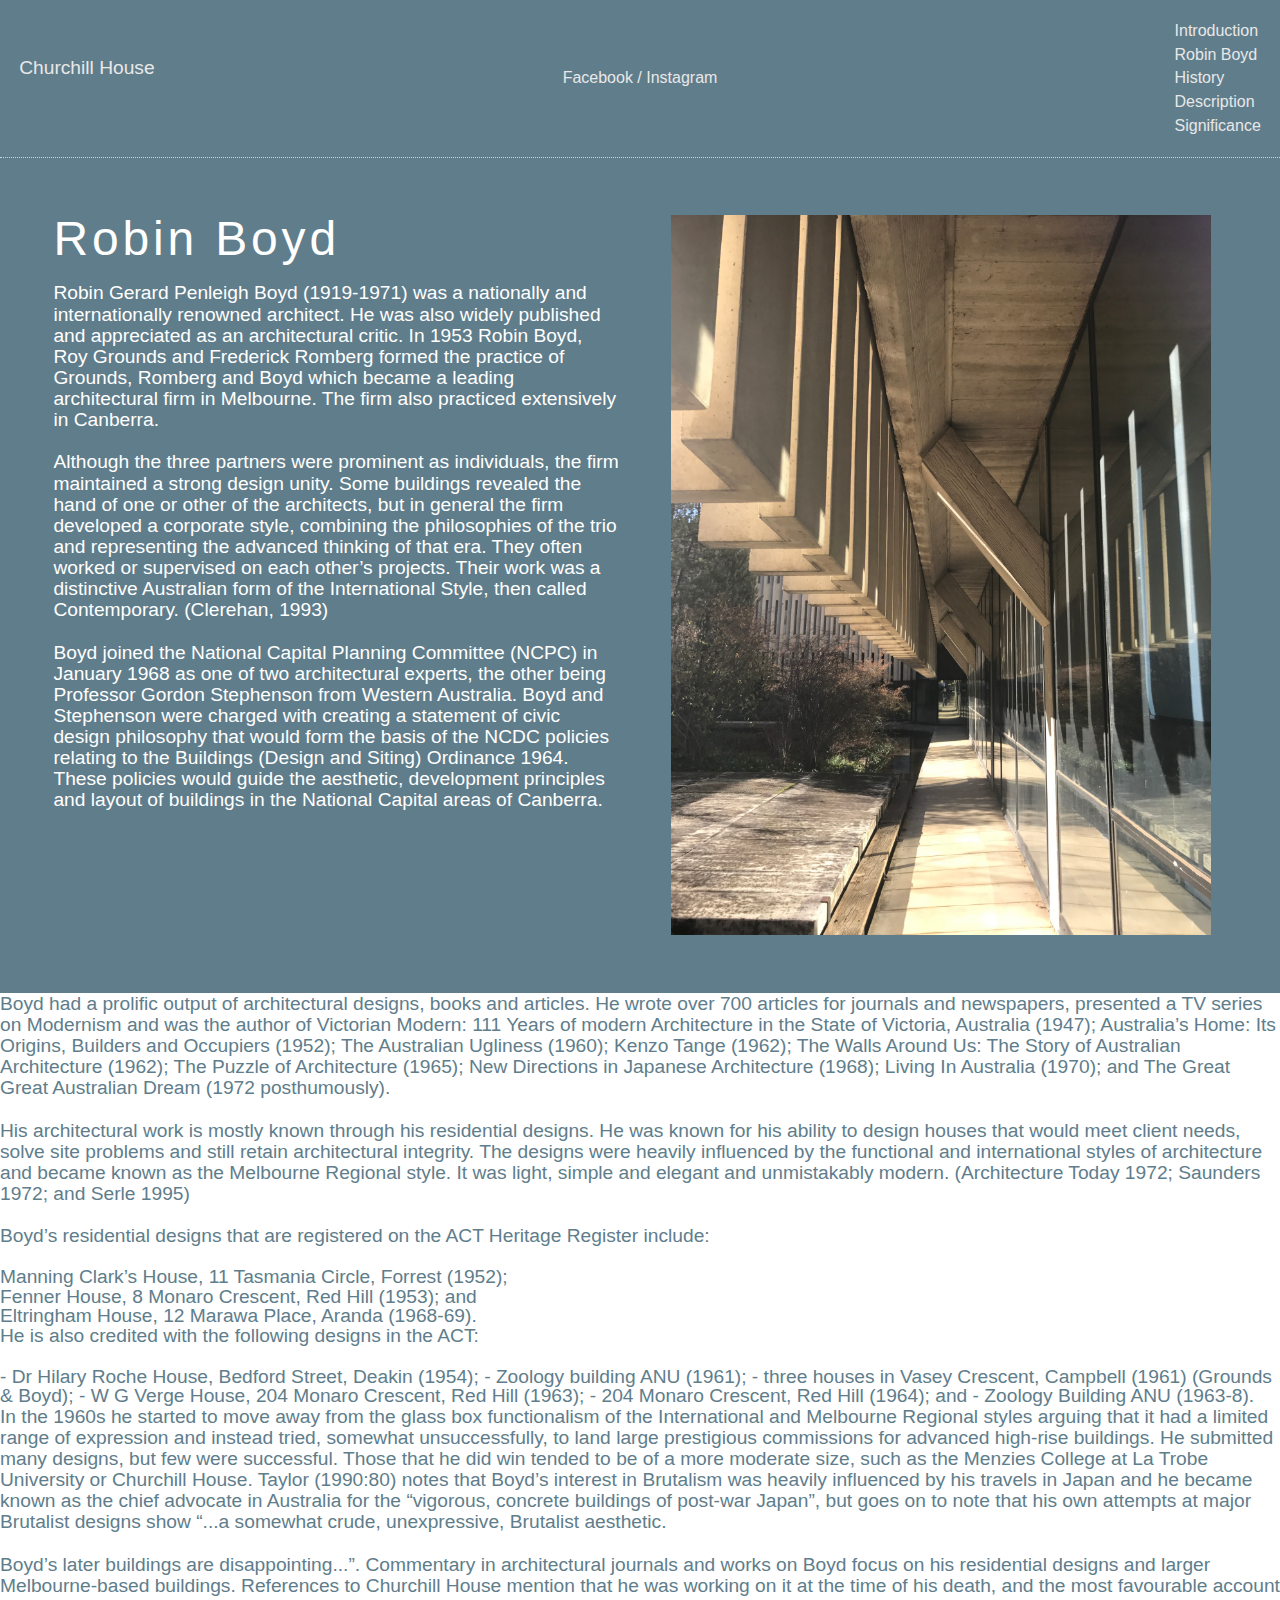
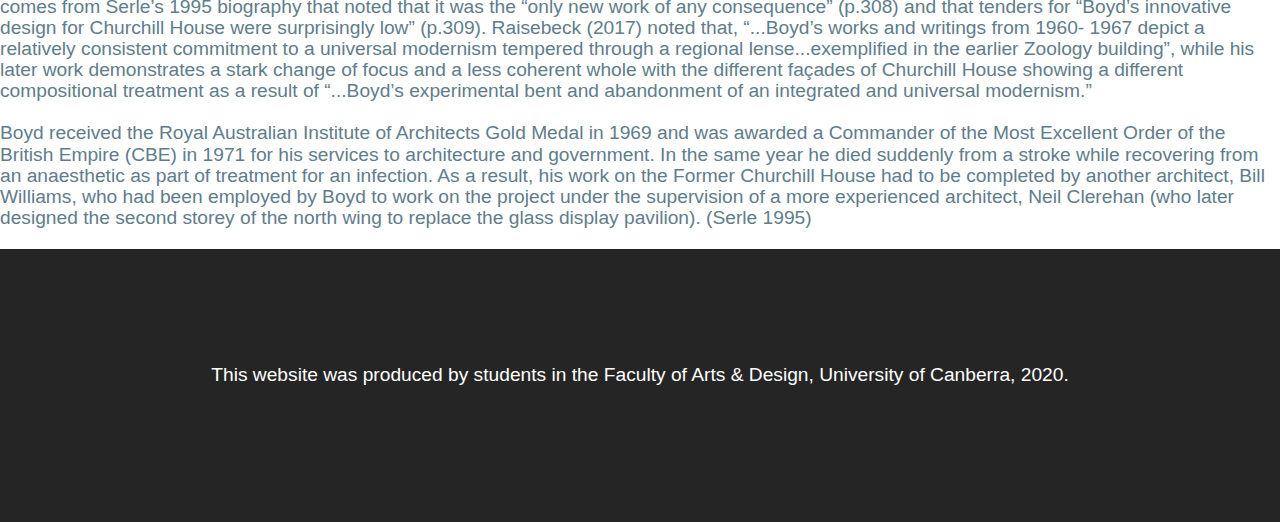
==== robin-boyd.html @ b19f3801 "init" ====
<!DOCTYPE html>
<html lang="en">
<head>
    <meta charset="UTF-8">
    <meta name="viewport" content="width=device-width, initial-scale=1.0">
    <title>Robin Boyd</title>
    <link href="https://fonts.googleapis.com/css2?family=Radley:ital@0;1&display=swap" rel="stylesheet">
    <link rel="stylesheet" href="reset.css">
    <link rel="stylesheet" href="style.css">
</head>
<body>
    <header class="content-page">
        <div class="navbar">
           
            <div class="logo-box">
                <p><a href="index.html">Churchill House</a></p>
            </div>
            <div class="social-links">
                <ul>
                    <li><a class="social-link" href="#">Facebook</a> / </li>
                    <li><a class="social-link" href="#">Instagram</a></li>
                </ul>
            </div>
            <div class="main-menu">
                <nav class="main-nav">
                    <ul>
                        <li><a class="main-link" href="index.html#intro">Introduction</a></li>
                        <li><a class="main-link" href="robin-boyd.html">Robin Boyd</a></li>
                        <li><a class="main-link" href="history.html">History</a></li>
                        <li><a class="main-link" href="description.html">Description</a></li>
                        <li><a class="main-link" href="significance.html">Significance</a></li>
                    </ul>
                </nav>
            </div>
     
    </div>

    <section class="top-section">
        <div class="section-container-text alternate">
            <h2>Robin Boyd</h2>
            <p>Robin Gerard Penleigh Boyd (1919-1971) was a nationally and internationally renowned architect. He was also widely published and appreciated as an architectural critic. In 1953 Robin Boyd, Roy Grounds and Frederick Romberg formed the practice of Grounds, Romberg and Boyd which became a leading architectural firm in Melbourne. The firm also practiced extensively in Canberra.</p>


            <p>Although the three partners were prominent as individuals, the firm maintained a strong design unity. Some buildings revealed the hand of one or other of the architects, but in general the firm developed a corporate style, combining the philosophies of the trio and representing the advanced thinking of that era. They often worked or supervised on each other’s projects. Their work was a distinctive Australian form of the International Style, then called Contemporary. (Clerehan, 1993)</p>
            
            
            <p>Boyd joined the National Capital Planning Committee (NCPC) in January 1968 as one of two architectural experts, the other being Professor Gordon Stephenson from Western Australia. Boyd and Stephenson were charged with creating a statement of civic design philosophy that would form the basis of the NCDC policies relating to the Buildings (Design and Siting) Ordinance 1964. These policies would guide the aesthetic, development principles and layout of buildings in the National Capital areas of Canberra.</p>
        </div>
        <div class="section-container-image">
            <figure>
<img class="intro-image" src="/assets/images/churchill-house-21.jpg" alt="">
            </figure>
        </div>
    </section>
    </header>

    <main id="intro" class="main-container">
        
        </main>
    





<p> Boyd had a prolific output of architectural designs, books and articles. He wrote over 700 articles for journals and newspapers, presented a TV series on Modernism and was the author of Victorian Modern: 111 Years of modern Architecture in the State of Victoria, Australia (1947); Australia’s Home: Its Origins, Builders and Occupiers (1952); The Australian Ugliness (1960); Kenzo Tange (1962); The Walls Around Us: The Story of Australian Architecture (1962); The Puzzle of Architecture (1965); New Directions in Japanese Architecture (1968); Living In Australia (1970); and The Great Great Australian Dream (1972 posthumously).</p>

<p>His architectural work is mostly known through his residential designs. He was known for his ability to design houses that would meet client needs, solve site problems and still retain architectural integrity. The designs were heavily influenced by the functional and international styles of architecture and became known as the Melbourne Regional style. It was light, simple and elegant and unmistakably modern. (Architecture Today 1972; Saunders 1972; and Serle 1995)</p>


<p>Boyd’s residential designs that are registered on the ACT Heritage Register include:</p>

<ul>
    <li>Manning Clark’s House, 11 Tasmania Circle, Forrest (1952);</li>
    <li>Fenner House, 8 Monaro Crescent, Red Hill (1953); and</li>
    <li>Eltringham House, 12 Marawa Place, Aranda (1968-69).</li>
</ul>

<p>He is also credited with the following designs in the ACT:</p>



- Dr Hilary Roche House, Bedford Street, Deakin (1954);
- Zoology building ANU (1961);
- three houses in Vasey Crescent, Campbell (1961) (Grounds & Boyd);
- W G Verge House, 204 Monaro Crescent, Red Hill (1963);
- 204 Monaro Crescent, Red Hill (1964); and
- Zoology Building ANU (1963-8).

<p>In the 1960s he started to move away from the glass box functionalism of the International and Melbourne Regional styles arguing that it had a limited range of expression and instead tried, somewhat unsuccessfully, to land large prestigious commissions for advanced high-rise buildings. He submitted many designs, but few were successful. Those that he did win tended to be of a more moderate size, such as the Menzies College at La Trobe University or Churchill House. Taylor (1990:80) notes that Boyd’s interest in Brutalism was heavily influenced by his travels in Japan and he became known as the chief advocate in Australia for the “vigorous, concrete buildings of post-war Japan”, but goes on to note that his own attempts at major Brutalist designs show “...a somewhat crude, unexpressive, Brutalist aesthetic.</p>

<p>Boyd’s later buildings are disappointing...”. Commentary in architectural journals and works on Boyd focus on his residential designs and larger Melbourne-based buildings. References to Churchill House mention that he was working on it at the time of his death, and the most favourable account comes from Serle’s 1995 biography that noted that it was the “only new work of any consequence” (p.308) and that tenders for “Boyd’s innovative design for Churchill House were surprisingly low” (p.309). Raisebeck (2017) noted that, “...Boyd’s works and writings from 1960- 1967 depict a relatively consistent commitment to a universal modernism tempered through a regional lense...exemplified in the earlier Zoology building”, while his later work demonstrates a stark change of focus and a less coherent whole with the different façades of Churchill House showing a different compositional treatment as a result of “...Boyd’s experimental bent and abandonment of an integrated and universal modernism.”</p>

<p>Boyd received the Royal Australian Institute of Architects Gold Medal in 1969 and was awarded a Commander of the Most Excellent Order of the British Empire (CBE) in 1971 for his services to architecture and government. In the same year he died suddenly from a stroke while recovering from an anaesthetic as part of treatment for an infection. As a result, his work on the Former Churchill House had to be completed by another architect, Bill Williams, who had been employed by Boyd to work on the project under the supervision of a more experienced architect, Neil Clerehan (who later designed the second storey of the north wing to replace the glass display pavilion). (Serle 1995)</p>


<footer class="footer">
    <p>This website was produced by students in the Faculty of Arts & Design, University of Canberra, 2020.</p>
</footer>

</body>
</html>
---- style.css ----
/* minor reset in addition to the reset.css just in case - a lot of resources seem to recommend border-box sizing for consistency */

* {
    margin: 0;
    padding: 0;
    box-sizing: border-box;
}

/* setting the root so that i can use rem's for font-size etc. and hopefully make my site responsive - a blog post recommended this */

:root {
    font-size: 1.5vw;
}



   p {
    font-size: 1.6rem;
    line-height: 1.8rem;
    margin-bottom: 1.4rem;
    }

    @media (min-width: 700px) {
        p {
           font-size: 1rem;
           line-height: 1.1rem;
           margin-bottom: 1.1rem;
        }  
       }
    

h1 {
    font-size: 3rem;
}

.heading-primary {
    display: block;
}

.heading-sub {
    display: block;
    margin-bottom: 1rem;
}

h2 {
    font-size: 2.5rem;
    letter-spacing: 0.2rem;
    margin-bottom: 1rem;
}



header {
    min-height: 100vh;
    width: 100%;
}

.content-page {
    background: rgb(96, 125, 139);
}

body {
    background-color: #ffffff;
    color: rgb(96, 125, 139);
    font-family: 'Roboto', sans-serif;
    font-weight: 400;
}

.navbar {
    color: rgba(232, 232, 232, 1);
    min-height: 8rem;
    font-size: 16px;
    display: flex;
    justify-content: space-between;
    align-items: center;
    height: 50%;
    padding: 1rem;
    border-bottom: 1px dotted rgba(232, 232, 232, 0.8);
}

/* Flex Nav items (3 items) */

.logo-box a {
   text-decoration: none;
   color: rgba(232, 232, 232, 1);
}

/* This was the only way i could think of to exactly centre the social media links */
.social-links {
    position: absolute;
    left: 50%;
    transform: translatex(-50%);
}
    .social-links li {
        list-style-type: none;
        display: inline-block;

    }
        .social-link {
            text-decoration: none;
            cursor: pointer;
            color: rgba(232, 232, 232, 1);
        }

.main-menu {
   
}

.main-nav {


}
    .main-nav li {
        list-style-type: none;
        padding: 0.2rem 0;
    }

    .social-link:link,
    .social-link:visited,
    .main-link:link,
    .main-link:visited {
        text-decoration: none;
        cursor: pointer;
        display: inline-block;
       color: rgba(232, 232, 232, 1);
       transition: all .2s ease-in-out;
    
    }

    .social-link:hover,
    .main-link:hover {
        background-color: rgba(96, 125, 139,0.9);
        transform: scale(1.3);
    }
    
    .social-link:visited,
    .main-link:visited {
        transform: scale(1.1);
    }

#hero {
    min-height: 100vh;
    width: 100%;
    background-image: linear-gradient(rgba(0,0,0,0.6), rgba(0,0,0,0.6)), url(/assets/images/churchill-house-37.jpg);
    background-size: cover;
    background-position: top;
    background-repeat: no-repeat;
}

.heading-box {
    color: #fff;
    position: absolute;
    top: 60%;
    left: 50%;
    transform: translate(-50%, -50%);
    text-align: center;
}



/* Header section including Navigation */
/* 
.header-section {
    width: 100vw;
    min-height: 90vh;
    /* background-color: blue; */
    /* background-image: url(/assets/images/churchill-house-36.jpg);
    background-size: cover;
    background-position: center;
}

.header {
    display: flex;
    align-items: center;
    justify-content: center;
    background-color: darkgreen;
    width: 95vw;
    height: 8vw;
    margin: auto;
} */ 

    /* three sections inside Header bar */
    /* first item */

    /* .header__logo-box {
        flex: 1;
        background-color: cadetblue;
        display: flex;
    }

    /* Second item */
    .header__social-box {
        flex: 2;
        background-color: chocolate;
        justify-content: center;
        text-align: center;
    }

    .social-links {
        display: flex;
        flex-direction: row;
        justify-content: center;
        align-content: center;
    }




    .social-links li {
        text-decoration: none;
    }

    .social-links a {
        text-decoration: none;
        list-style-type: none;
    }

    .social-links a:active, .social-links a:hover {
        border-bottom: 1px dotted #000000;
        color: #fff;
    }

.menu-section {
    flex: 1;
} */

    /* main menu in nav */

    /* menu */


   


/* 

    .heading-box {
        position: absolute;
        top: 45%;
        left: 50%;
        transform: translate(-50%, -50%);
        text-align: center;
        padding: 2rem 3em;
        overflow-x: visible;
    } */

    /* Set main heading font size etc. below */

    /* .main-heading {
        font-size: 3rem;
        color: seashell;
        background: rgba(0, 0, 0, .4);
        border-radius: 2px;
        padding: 1rem 1.5rem;
    }


    .main-heading__primary {
        display: block;
    }

    .main-heading__sub {
        display: block;
    } */

    /* End of Hero Section above - Start of Main section below */

    .main-container {
        width: 100vw;
    }

    .top-section {
        /* background-color: fuchsia; */
        min-height: 80vh;
        width: 100%;
        display: grid;
        align-items: center;
        grid-template-columns: repeat(auto-fit, minmax(300px, 1fr));
        padding: 2rem 2rem;
        
    }

    /* Media Query for section height on Tablet - auto-fit seems to work well but the rows are way too tall on tablet compared to their width) */

    @media (min-width: 700px) and (max-width: 1200px) {
        .top-section {
            min-height: 70vh;
        }
    }


    .section-container-text {
        height: 100%;
        max-width: 100vw;
        /* background-color: lightseagreen; */
        padding: 0 2.5%;
        max-width: 100vw;
        padding-top: 1rem;
        padding-bottom: 1rem;
        padding-right: 1rem;
    }

    .alternate {
        color: #fff;
    }

    .section-container-image {
        height: 100%;
        /* background-color: hotpink; */
        padding: 0 2.5%;
        max-width: 100vw;
        padding-top: 1rem;
        padding-bottom: 1rem;
        max-width: 100vw;
    }

 



    .intro-image {
        max-height: 80vh;
        display: block;
        margin: 0 auto;
        object-fit: cover;
        max-width: 95vw;
        
    }


/* Section that contains rows of content */

.read-more-section {
    padding: 2rem 2rem;
    /* background-image: linear-gradient(to right bottom, #fff, #000000); */
}


.row {
    padding-top: 20px;
}




.row-content {
    background-image: linear-gradient(90deg,
    rgba(96, 125, 139,0.9) 0%,
    rgba(96, 125, 139,0.9) 50%,
                                    transparent 50%),
                                    url(/assets/images/churchill-house-19.jpg);



    background-size: 100%;
    border-radius: 3px;
    box-shadow: 0 1.5rem 4rem rgba(0, 0, 0, .2);


    height: 25rem;
    /* display: grid; */
    display: flex;

    align-items: center;
}

#row-2, #row-4 {
    flex-direction: row-reverse;



 
}

#row-1 {
    background-image: linear-gradient(90deg,
    rgba(96, 125, 139,0.9) 0%,
    rgba(96, 125, 139,0.9) 50%,
                                    transparent 50%),
                                    url(/assets/images/churchill-house-19.jpg);
}


#row-2 {
    background-image: linear-gradient(270deg,
    rgba(96, 125, 139,0.9) 0%,
    rgba(96, 125, 139,0.9) 50%,
    transparent 50%),
 url(/assets/images/churchill-house-24.jpg);
}


#row-3 {

        background-image: linear-gradient(90deg,
        rgba(96, 125, 139,0.9) 0%,
        rgba(96, 125, 139,0.9) 50%,
                                        transparent 50%),
                                        url(/assets/images/churchill-house-15.jpg);
    
}


#row-4 {
    background-image: linear-gradient(270deg,
    rgba(96, 125, 139,0.9) 0%,
    rgba(96, 125, 139,0.9) 50%,
    transparent 50%),
 url(/assets/images/churchill-house-14.jpg);
}




.row-text {
    width: 50%;
    padding: 4rem;
    text-align: center;
    color: #fff;
}

.row-text h2 {
 font-size: 2rem;
}

/* links */

a, a:visited, a:hover, a:active {
    text-decoration: none;
    color: inherit;
}

/* button */

.button:link,
.button:visited {
    margin-top: 1rem;
    font-size: 0.8rem;
    text-transform: uppercase;
    background-color: #fff;
    color: rgb(96, 125, 139);
    padding: 1rem 1.7rem;
    display: inline-block;
    border-radius: 2.5rem;
    transition: all .3s;
}

.button:hover {
    transform: translateY(-3px);
    box-shadow: 0 10px 20px rgba(0,0,0,.2);
}

.button:active {
    transform: translateY(-1px);
    box-shadow: 0 5px 10px rgba(0,0,0,.2);
}

/* Footer */

.footer {
    background-color: rgb(37, 37, 37);
    color: #fff;
    text-align: center;
    padding: 6rem 0;
    position: sticky;
    font-size: 1rem;
}
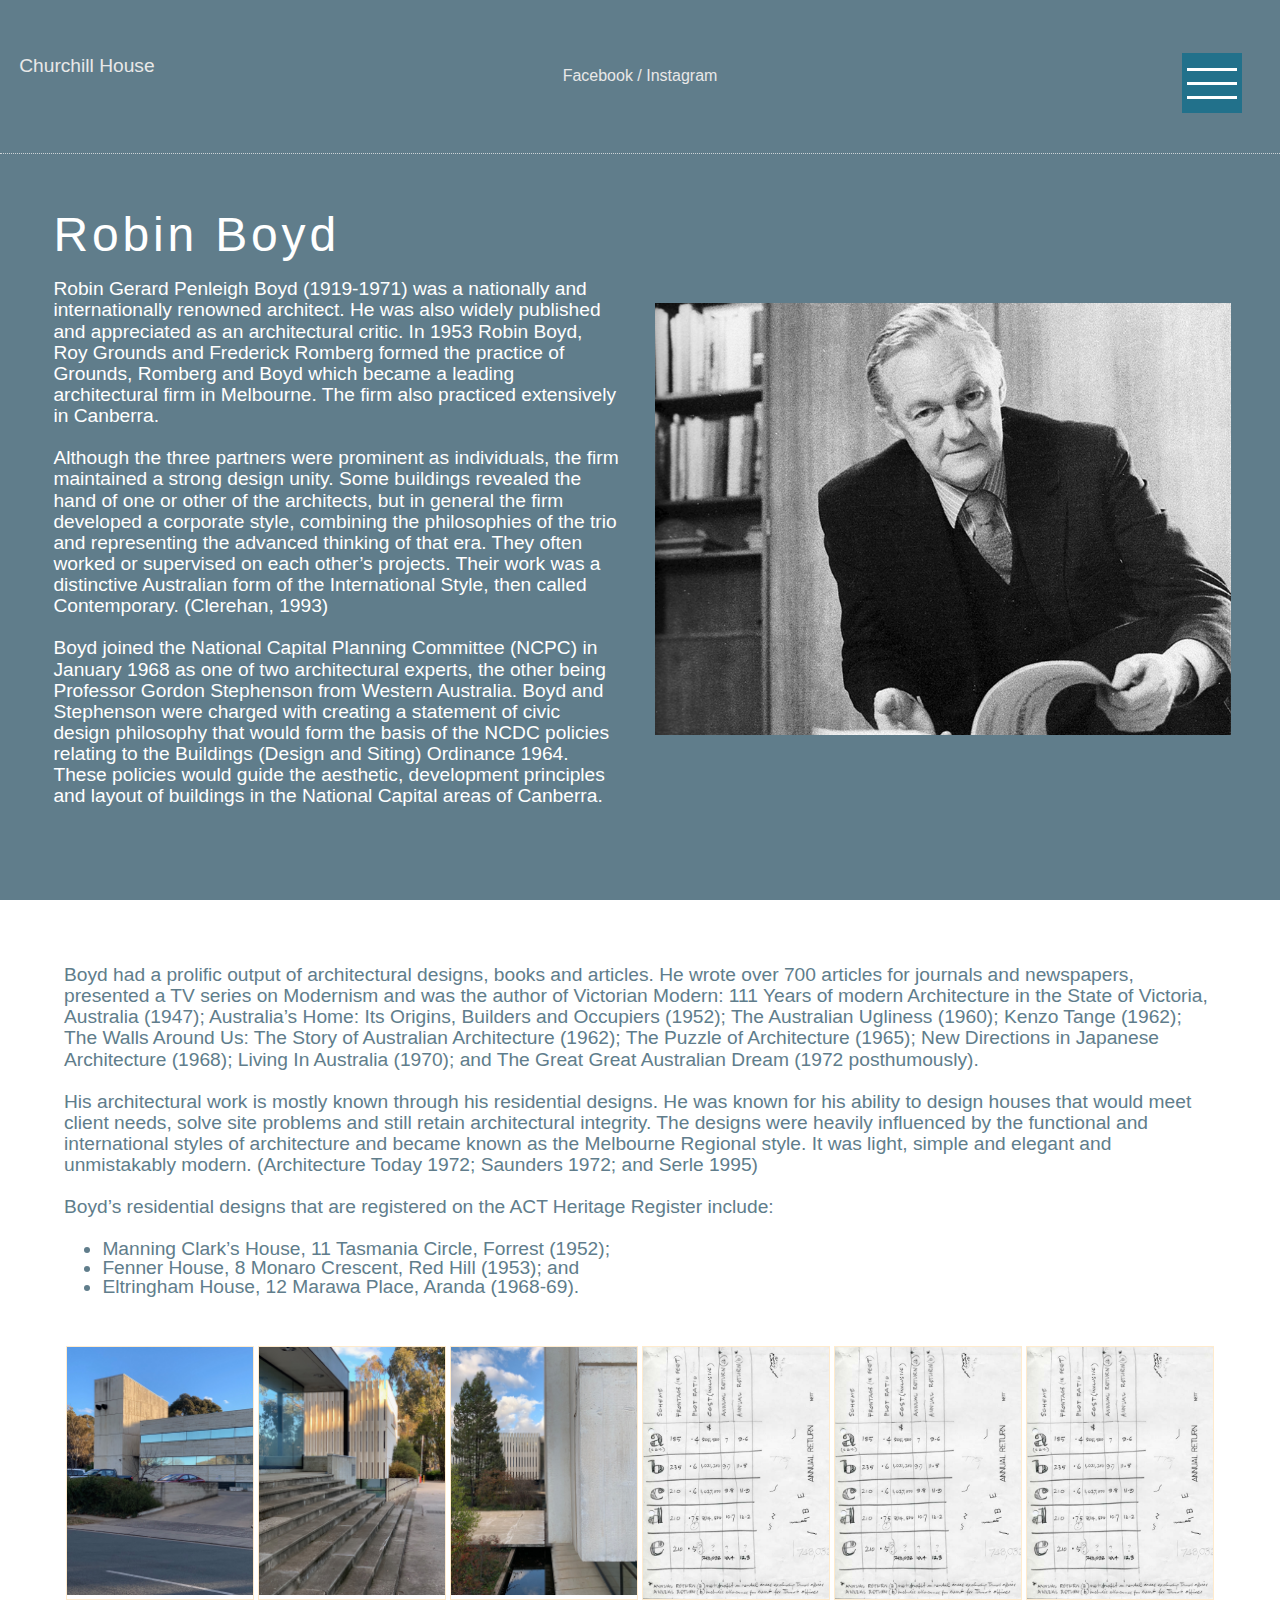
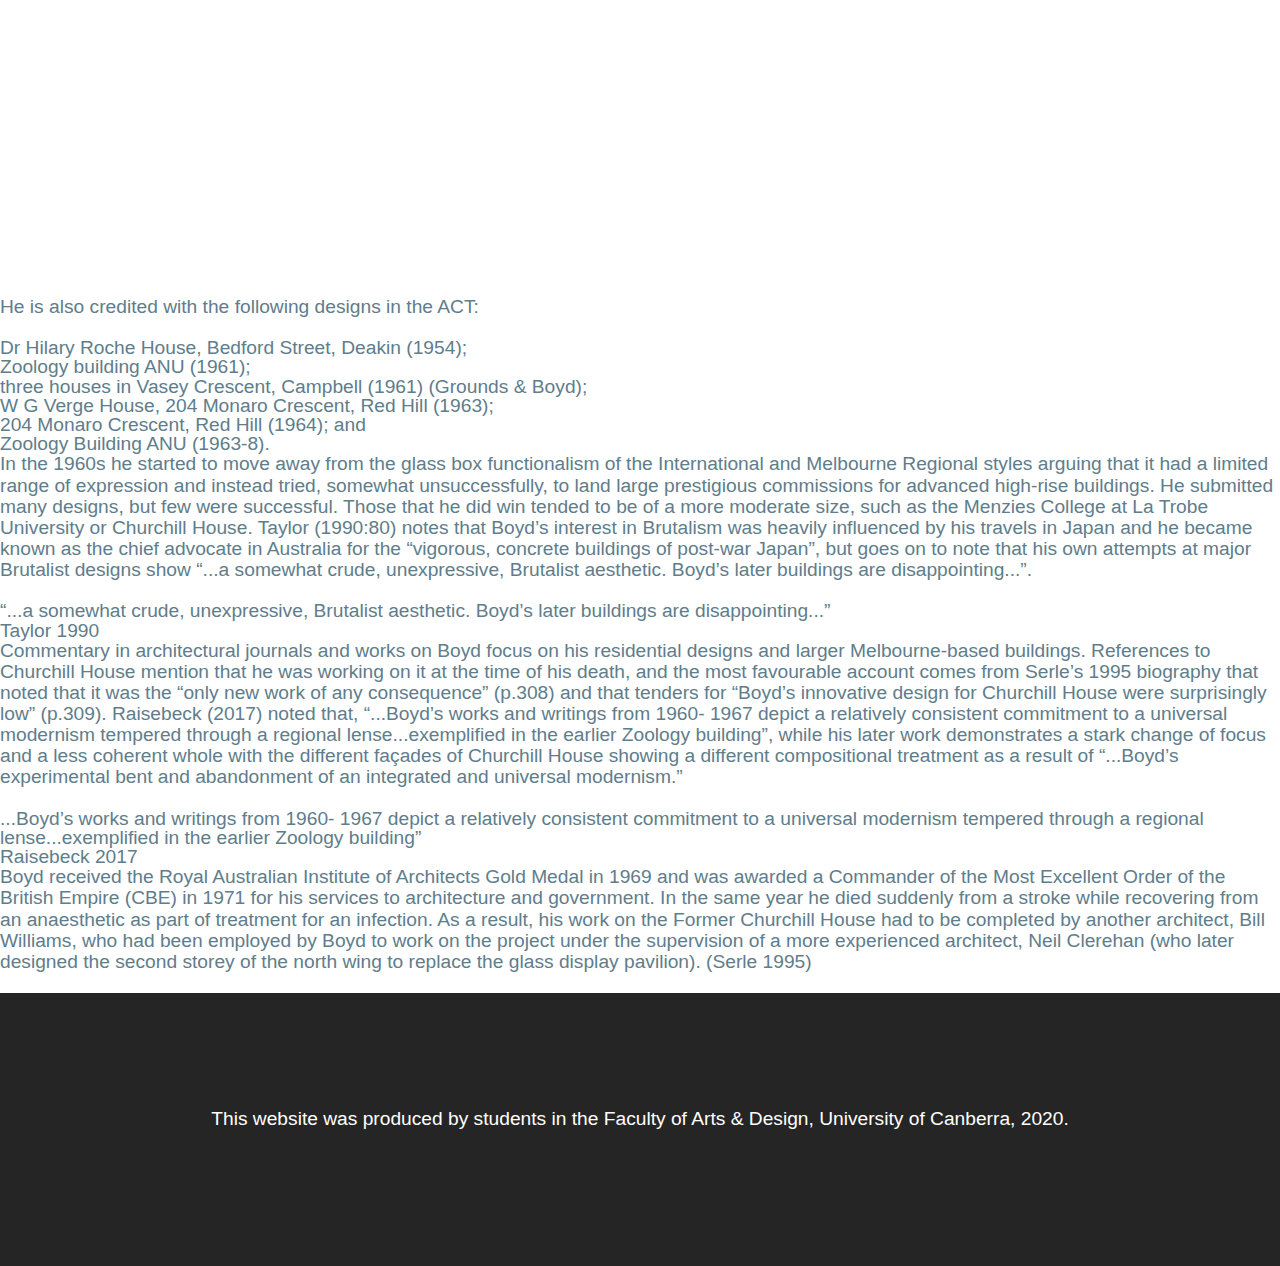
==== commit c73265c4: "Robin Boyd page" ====
--- a/robin-boyd.html
+++ b/robin-boyd.html
@@ -21,16 +21,32 @@
                     <li><a class="social-link" href="#">Instagram</a></li>
                 </ul>
             </div>
-            <div class="main-menu">
-                <nav class="main-nav">
-                    <ul>
-                        <li><a class="main-link" href="index.html#intro">Introduction</a></li>
-                        <li><a class="main-link" href="robin-boyd.html">Robin Boyd</a></li>
-                        <li><a class="main-link" href="history.html">History</a></li>
-                        <li><a class="main-link" href="description.html">Description</a></li>
-                        <li><a class="main-link" href="significance.html">Significance</a></li>
-                    </ul>
-                </nav>
+ 
+            <div class="menu-box">
+                <div class="menu-container">
+                    <input type="checkbox" class="toggle-switch">
+                    <div class="hamburger">
+                        <div></div>
+                    </div>
+                    <nav class="menu">
+                        <div>
+                            <div>
+                                <ul>
+                                    
+                                    <li><a class="main-link" href="robin-boyd.html">Robin Boyd</a></li>
+                                    <li><a class="main-link" href="history.html">History</a></li>
+                                    <li><a class="main-link" href="description.html">Description</a></li>
+                                    <li><a class="main-link" href="significance.html">Significance</a></li>
+                                </ul>
+                            </div>
+                        </div>
+                    </nav>
+                </div>
+
+                
+
+
+
             </div>
      
     </div>
@@ -48,14 +64,51 @@
         </div>
         <div class="section-container-image">
             <figure>
-<img class="intro-image" src="/assets/images/churchill-house-21.jpg" alt="">
+<img class="intro-image" src="/assets/images/extra2-robin boyd portrait-copyright-Mark-Strizic.jpg" alt="">
             </figure>
         </div>
     </section>
     </header>
 
     <main id="intro" class="main-container">
-        
+        <section class="slide-section">
+            <p> Boyd had a prolific output of architectural designs, books and articles. He wrote over 700 articles for journals and newspapers, presented a TV series on Modernism and was the author of Victorian Modern: 111 Years of modern Architecture in the State of Victoria, Australia (1947); Australia’s Home: Its Origins, Builders and Occupiers (1952); The Australian Ugliness (1960); Kenzo Tange (1962); The Walls Around Us: The Story of Australian Architecture (1962); The Puzzle of Architecture (1965); New Directions in Japanese Architecture (1968); Living In Australia (1970); and The Great Great Australian Dream (1972 posthumously).</p>
+
+            <p>His architectural work is mostly known through his residential designs. He was known for his ability to design houses that would meet client needs, solve site problems and still retain architectural integrity. The designs were heavily influenced by the functional and international styles of architecture and became known as the Melbourne Regional style. It was light, simple and elegant and unmistakably modern. (Architecture Today 1972; Saunders 1972; and Serle 1995)</p>
+            
+            
+            <p>Boyd’s residential designs that are registered on the ACT Heritage Register include:</p>
+            
+            <ul>
+                <li>Manning Clark’s House, 11 Tasmania Circle, Forrest (1952);</li>
+                <li>Fenner House, 8 Monaro Crescent, Red Hill (1953); and</li>
+                <li>Eltringham House, 12 Marawa Place, Aranda (1968-69).</li>
+            </ul>
+
+
+            
+            <div class="slider">
+                <div class="slider-segment">
+                    <img class="slider-image" src="/assets/images/churchill-house-48.jpg" alt="">
+                </div>
+                <div class="slider-segment">
+                    <img class="slider-image" src="/assets/images/churchill-house-43.jpg" alt="">
+                </div>
+                <div class="slider-segment">
+                    <img class="slider-image" src="/assets/images/churchill-house-27.jpg" alt="">
+                </div>
+                <div class="slider-segment">
+                    <img class="slider-image" src="/assets/images/churchill-house-2.jpg" alt="">
+                </div>
+                <div class="slider-segment">
+                    <img class="slider-image" src="/assets/images/churchill-house-2.jpg" alt="">
+                </div>
+                <div class="slider-segment">
+                    <img class="slider-image" src="/assets/images/churchill-house-2.jpg" alt="">
+                </div>
+            </div>
+
+        </section>  
         </main>
     
 
@@ -63,33 +116,45 @@
 
 
 
-<p> Boyd had a prolific output of architectural designs, books and articles. He wrote over 700 articles for journals and newspapers, presented a TV series on Modernism and was the author of Victorian Modern: 111 Years of modern Architecture in the State of Victoria, Australia (1947); Australia’s Home: Its Origins, Builders and Occupiers (1952); The Australian Ugliness (1960); Kenzo Tange (1962); The Walls Around Us: The Story of Australian Architecture (1962); The Puzzle of Architecture (1965); New Directions in Japanese Architecture (1968); Living In Australia (1970); and The Great Great Australian Dream (1972 posthumously).</p>
 
-<p>His architectural work is mostly known through his residential designs. He was known for his ability to design houses that would meet client needs, solve site problems and still retain architectural integrity. The designs were heavily influenced by the functional and international styles of architecture and became known as the Melbourne Regional style. It was light, simple and elegant and unmistakably modern. (Architecture Today 1972; Saunders 1972; and Serle 1995)</p>
-
-
-<p>Boyd’s residential designs that are registered on the ACT Heritage Register include:</p>
-
-<ul>
-    <li>Manning Clark’s House, 11 Tasmania Circle, Forrest (1952);</li>
-    <li>Fenner House, 8 Monaro Crescent, Red Hill (1953); and</li>
-    <li>Eltringham House, 12 Marawa Place, Aranda (1968-69).</li>
-</ul>
 
 <p>He is also credited with the following designs in the ACT:</p>
 
 
+<ul>
+    <li>Dr Hilary Roche House, Bedford Street, Deakin (1954);</li>
+    <li>Zoology building ANU (1961);</li>
+    <li>three houses in Vasey Crescent, Campbell (1961) (Grounds & Boyd);</li>
+    <li>W G Verge House, 204 Monaro Crescent, Red Hill (1963);</li>
+    <li>204 Monaro Crescent, Red Hill (1964); and</li>
+    <li>Zoology Building ANU (1963-8).</li>
+</ul>
 
-- Dr Hilary Roche House, Bedford Street, Deakin (1954);
-- Zoology building ANU (1961);
-- three houses in Vasey Crescent, Campbell (1961) (Grounds & Boyd);
-- W G Verge House, 204 Monaro Crescent, Red Hill (1963);
-- 204 Monaro Crescent, Red Hill (1964); and
-- Zoology Building ANU (1963-8).
 
-<p>In the 1960s he started to move away from the glass box functionalism of the International and Melbourne Regional styles arguing that it had a limited range of expression and instead tried, somewhat unsuccessfully, to land large prestigious commissions for advanced high-rise buildings. He submitted many designs, but few were successful. Those that he did win tended to be of a more moderate size, such as the Menzies College at La Trobe University or Churchill House. Taylor (1990:80) notes that Boyd’s interest in Brutalism was heavily influenced by his travels in Japan and he became known as the chief advocate in Australia for the “vigorous, concrete buildings of post-war Japan”, but goes on to note that his own attempts at major Brutalist designs show “...a somewhat crude, unexpressive, Brutalist aesthetic.</p>
+<p>In the 1960s he started to move away from the glass box functionalism of the International and Melbourne Regional styles arguing that it had a limited range of expression and instead tried, somewhat unsuccessfully, to land large prestigious commissions for advanced high-rise buildings. He submitted many designs, but few were successful. Those that he did win tended to be of a more moderate size, such as the Menzies College at La Trobe University or Churchill House. Taylor (1990:80) notes that Boyd’s interest in Brutalism was heavily influenced by his travels in Japan and he became known as the chief advocate in Australia for the “vigorous, concrete buildings of post-war Japan”, but goes on to note that his own attempts at major Brutalist designs show “...a somewhat crude, unexpressive, Brutalist aesthetic. Boyd’s later buildings are disappointing...”.</p>
 
-<p>Boyd’s later buildings are disappointing...”. Commentary in architectural journals and works on Boyd focus on his residential designs and larger Melbourne-based buildings. References to Churchill House mention that he was working on it at the time of his death, and the most favourable account comes from Serle’s 1995 biography that noted that it was the “only new work of any consequence” (p.308) and that tenders for “Boyd’s innovative design for Churchill House were surprisingly low” (p.309). Raisebeck (2017) noted that, “...Boyd’s works and writings from 1960- 1967 depict a relatively consistent commitment to a universal modernism tempered through a regional lense...exemplified in the earlier Zoology building”, while his later work demonstrates a stark change of focus and a less coherent whole with the different façades of Churchill House showing a different compositional treatment as a result of “...Boyd’s experimental bent and abandonment of an integrated and universal modernism.”</p>
+<figure class="quote">
+    <blockquote>
+        “...a somewhat crude, unexpressive, Brutalist aesthetic. Boyd’s later buildings are disappointing...”
+    </blockquote>
+    <figcaption>
+        Taylor 1990
+    </figcaption>
+</figure> 
+
+<p>Commentary in architectural journals and works on Boyd focus on his residential designs and larger Melbourne-based buildings. References to Churchill House mention that he was working on it at the time of his death, and the most favourable account comes from Serle’s 1995 biography that noted that it was the “only new work of any consequence” (p.308) and that tenders for “Boyd’s innovative design for Churchill House were surprisingly low” (p.309). Raisebeck (2017) noted that, “...Boyd’s works and writings from 1960- 1967 depict a relatively consistent commitment to a universal modernism tempered through a regional lense...exemplified in the earlier Zoology building”, while his later work demonstrates a stark change of focus and a less coherent whole with the different façades of Churchill House showing a different compositional treatment as a result of “...Boyd’s experimental bent and abandonment of an integrated and universal modernism.”</p>
+
+
+
+<figure class="quote">
+    <blockquote>
+        ...Boyd’s works and writings from 1960- 1967 depict a relatively consistent commitment to a universal modernism tempered through a regional lense...exemplified in the earlier Zoology building”
+    </blockquote>
+    <figcaption>
+        Raisebeck 2017
+    </figcaption>
+</figure> 
+
 
 <p>Boyd received the Royal Australian Institute of Architects Gold Medal in 1969 and was awarded a Commander of the Most Excellent Order of the British Empire (CBE) in 1971 for his services to architecture and government. In the same year he died suddenly from a stroke while recovering from an anaesthetic as part of treatment for an infection. As a result, his work on the Former Churchill House had to be completed by another architect, Bill Williams, who had been employed by Boyd to work on the project under the supervision of a more experienced architect, Neil Clerehan (who later designed the second storey of the north wing to replace the glass display pavilion). (Serle 1995)</p>
 
--- a/style.css
+++ b/style.css
@@ -27,7 +27,167 @@
            margin-bottom: 1.1rem;
         }  
        }
-    
+  /* Menu code */
+  
+  /* menu */
+
+  .menu-box {
+      /* height: 100%; */
+      /* position: fixed; */
+
+
+  }
+
+  .menu-container {
+    position: fixed;
+    right: 0;
+    top 0;
+    z-index: 1;
+    
+}
+
+.menu-container .toggle-switch {
+    position: absolute;
+    right: 2rem;
+    top: -1.2rem;
+    z-index: 2;
+    cursor: pointer;
+    width: 60px;
+    height: 60px;
+    opacity: 0;
+
+}
+
+.menu-container .hamburger {
+    position: absolute;
+    top: -1.2rem;
+    right: 2rem;
+    z-index: 1;
+    width: 60px;
+    height: 60px;
+    padding: 5px;
+    background-color: rgba(13, 110, 139, 0.75);
+    display: flex;
+    align-items: center;
+    justify-content: center;
+
+}
+
+/* Hamburger line */
+
+.menu-container .hamburger > div {
+    position: relative;
+    width: 100%;
+    height: 3px;
+    background-color: #ffffff;
+    display: flex;
+    align-items: center;
+    justify-content: center;
+    transition: all 0.4s ease;
+}
+
+/* Top and bottom lines */
+
+.menu-container .hamburger > div:after,
+.menu-container .hamburger > div:before {
+content: "";
+position: absolute;
+z-index: 1;
+top: -14px;
+width: 100%;
+height: 3px;
+background: inherit;
+}
+
+/* moves line down */
+.menu-container .hamburger > div:after {
+    top: 14px;
+}
+
+/* toggler animate */
+
+.menu-container .toggle-switch:checked + .hamburger > div {
+    transform: rotate(135deg);
+    }
+
+    /* turn lines into x */
+
+.menu-container .toggle-switch:checked + .hamburger > div:before,
+.menu-container .toggle-switch:checked + .hamburger > div:after {
+    top: 0;
+    transform: rotate(90deg);
+}
+
+/* menu items */
+
+.menu-container .menu {
+    position: fixed;
+    top: 0;
+    right: 0;
+    width: 100%;
+    height: 100%;
+    visibility: hidden;
+    overflow: hidden;
+    display: flex;
+    align-items: center;
+    justify-content: center;
+}
+
+/* show menu */
+
+.menu-container .toggle-switch:checked ~ .menu {
+    visibility: visible;
+    }
+    
+    .menu-container .toggle-switch:checked ~ .menu > div {
+        transform: scale(1);
+        transition-duration: 0.75s;
+        }
+    
+        .menu-container .toggle-switch:checked ~ .menu > div > div {
+           opacity: 1;
+            }
+
+.menu-container .menu > div {
+                background: rgba(24, 39, 51, 0.85);
+                border-radius: 50%;
+                width: 200vw;
+                height: 200vw;
+                display: flex;
+                flex: none;
+                align-items: center;
+                justify-content: center;
+                transform: scale(0);
+                transform: all 0.4s ease;
+            }
+
+.menu-container .menu > div > div {
+                text-align: center;
+                max-width: 90vw;
+                max-height: 100vh;
+                opacity: 0;
+                transition: opacity 0.4s ease;
+            }
+
+            .menu-container .menu > div > div > ul > li {
+                list-style: none;
+                color: #fff;
+                font-size: 1.4rem;
+                padding: 1rem;
+            }
+
+        main:target ~ .menu-container .toggle-switch:checked {
+
+        }
+
+        
+.menu-container .menu > div > div > ul > li > a {
+    color: inherit;
+    text-decoration: none;
+    transition: color 0.4s ease;
+}
+
+  /* end menu code */
 
 h1 {
     font-size: 3rem;
@@ -64,6 +224,7 @@
     color: rgb(96, 125, 139);
     font-family: 'Roboto', sans-serif;
     font-weight: 400;
+
 }
 
 .navbar {
@@ -158,35 +319,7 @@
 
 
 
-/* Header section including Navigation */
-/* 
-.header-section {
-    width: 100vw;
-    min-height: 90vh;
-    /* background-color: blue; */
-    /* background-image: url(/assets/images/churchill-house-36.jpg);
-    background-size: cover;
-    background-position: center;
-}
-
-.header {
-    display: flex;
-    align-items: center;
-    justify-content: center;
-    background-color: darkgreen;
-    width: 95vw;
-    height: 8vw;
-    margin: auto;
-} */ 
-
-    /* three sections inside Header bar */
-    /* first item */
-
-    /* .header__logo-box {
-        flex: 1;
-        background-color: cadetblue;
-        display: flex;
-    }
+
 
     /* Second item */
     .header__social-box {
@@ -232,36 +365,6 @@
    
 
 
-/* 
-
-    .heading-box {
-        position: absolute;
-        top: 45%;
-        left: 50%;
-        transform: translate(-50%, -50%);
-        text-align: center;
-        padding: 2rem 3em;
-        overflow-x: visible;
-    } */
-
-    /* Set main heading font size etc. below */
-
-    /* .main-heading {
-        font-size: 3rem;
-        color: seashell;
-        background: rgba(0, 0, 0, .4);
-        border-radius: 2px;
-        padding: 1rem 1.5rem;
-    }
-
-
-    .main-heading__primary {
-        display: block;
-    }
-
-    .main-heading__sub {
-        display: block;
-    } */
 
     /* End of Hero Section above - Start of Main section below */
 
@@ -272,7 +375,7 @@
     .top-section {
         /* background-color: fuchsia; */
         min-height: 80vh;
-        width: 100%;
+        max-width: 100vw;
         display: grid;
         align-items: center;
         grid-template-columns: repeat(auto-fit, minmax(300px, 1fr));
@@ -280,14 +383,8 @@
         
     }
 
-    /* Media Query for section height on Tablet - auto-fit seems to work well but the rows are way too tall on tablet compared to their width) */
-
-    @media (min-width: 700px) and (max-width: 1200px) {
-        .top-section {
-            min-height: 70vh;
-        }
-    }
-
+  
+    
 
     .section-container-text {
         height: 100%;
@@ -306,6 +403,8 @@
 
     .section-container-image {
         height: 100%;
+        display: flex;
+        align-items: center;
         /* background-color: hotpink; */
         padding: 0 2.5%;
         max-width: 100vw;
@@ -316,17 +415,98 @@
 
  
 
-
+@media (max-width: 699px) {
+    .intro-image {
+        max-width: 95vw;
+    }
+}
 
     .intro-image {
         max-height: 80vh;
+        max-width: 45vw;
         display: block;
-        margin: 0 auto;
+        margin: auto;
         object-fit: cover;
-        max-width: 95vw;
+        /* max-width: 95vw; */
         
     }
 
+      /* Media Query for section height on Tablet - auto-fit seems to work well but the rows are way too tall on tablet compared to their width) */
+
+      @media (min-width: 700px) and (max-width: 1200px) {
+        .top-section {
+            min-height: 70vh;
+        }
+
+        .intro-image {
+            max-width: 45vw;
+        }
+    }
+
+
+    /* section with image slideshow on secondary page/s */
+
+    .slide-section {
+        height: 100vh;
+        padding: 5%;
+        margin-bottom: 5rem;
+    }
+
+    .slide-section ul {
+        list-style-type: disc;
+        padding-left: 2rem;
+    }
+
+
+
+
+    
+
+    .slider {
+        display: flex;
+      
+        flex-direction: row;
+        margin-top: 50px;
+    }
+
+    .slider-segment {
+        border: 1px blanchedalmond solid;
+        margin: 0 2px;
+        position: relative;
+        display: block;
+        flex: 1 1 0px;
+        transition: transform 500ms;
+    }
+
+
+/* 
+    .slider:focus-within .slider-segment,
+    .slider:hover .slider-segment {
+      transform: translateX(-25%);
+    }
+     */
+  
+
+    .slider-segment:focus ~ .slider-segment,
+    .slider-segment:hover ~ .slider-segment {
+        transform: translateX(25%);
+
+    }
+
+    .slider-segment:focus,
+    .slider-segment:hover {
+        transform: scale(1.5);
+        z-index: 1;
+    }
+   
+   
+
+    .slider-image {
+        display: block;
+        max-width: 100%;
+    }
+
+ 
 
 /* Section that contains rows of content */
 
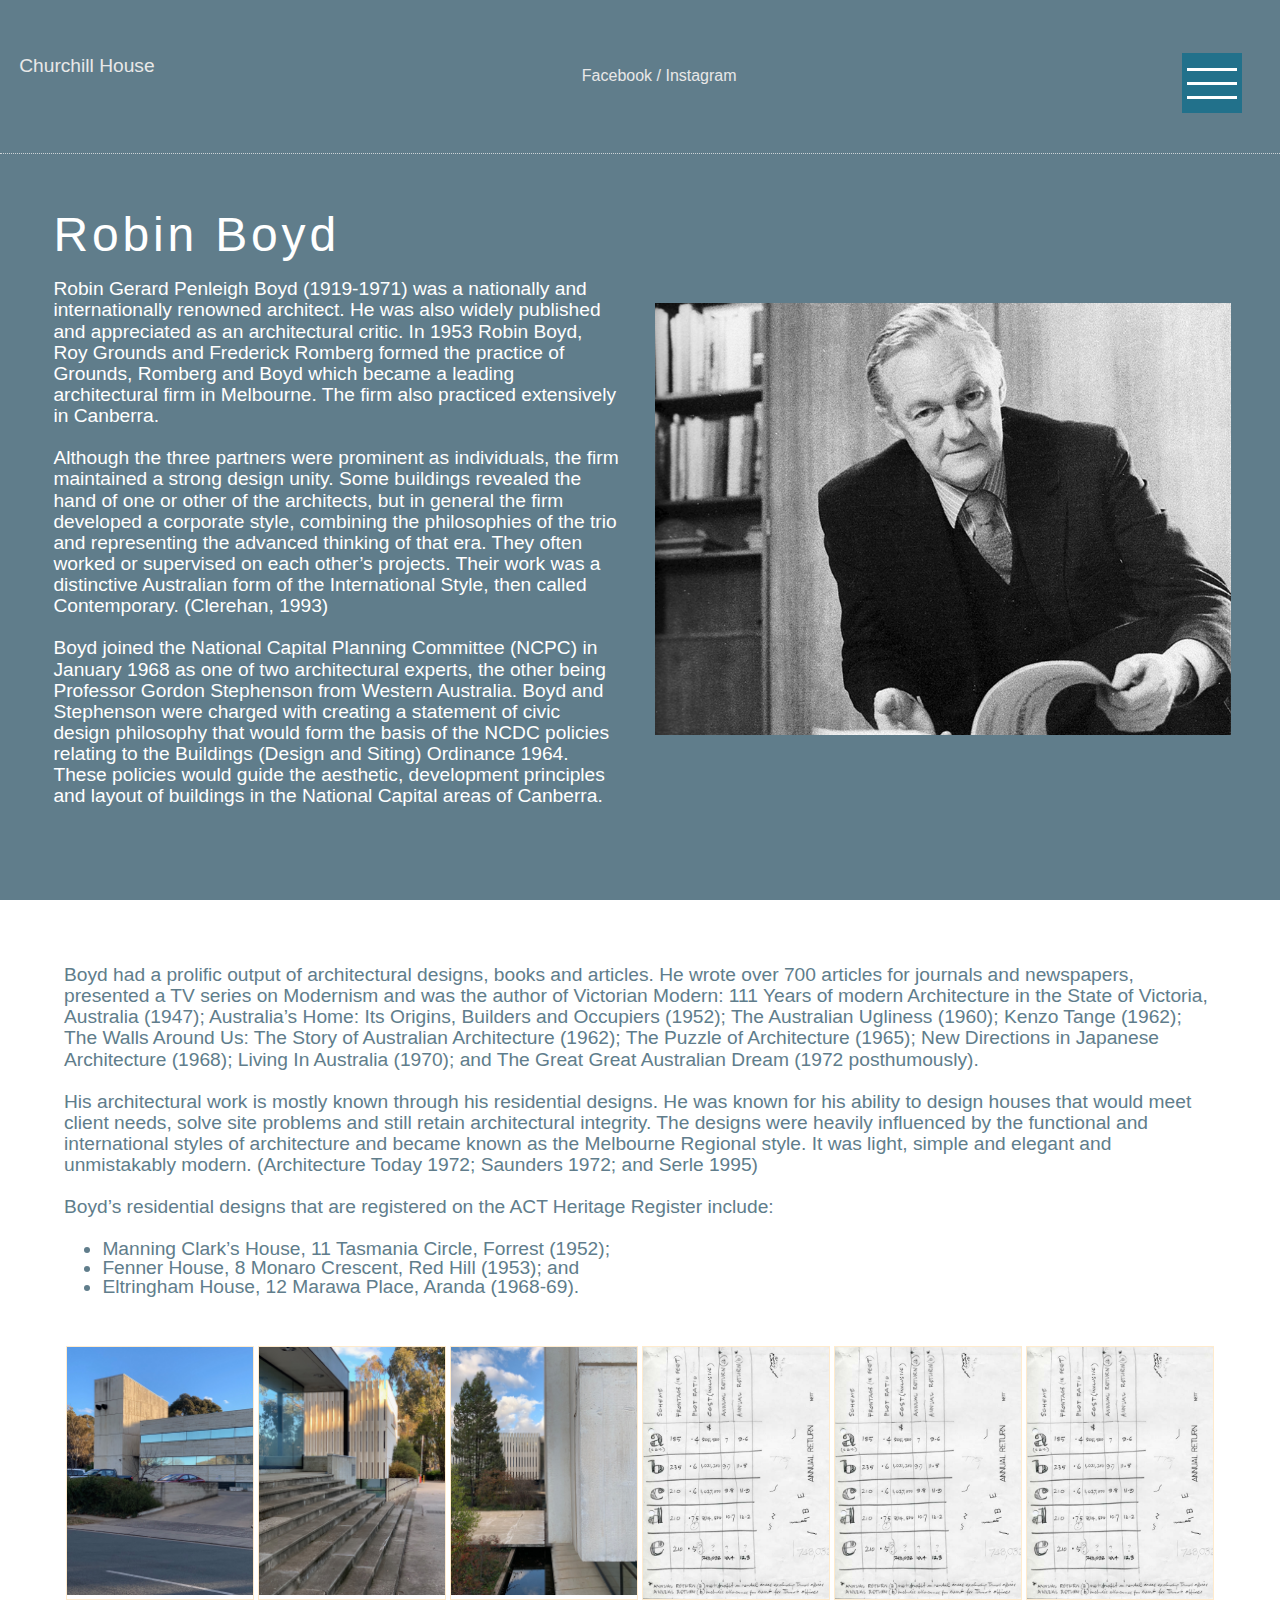
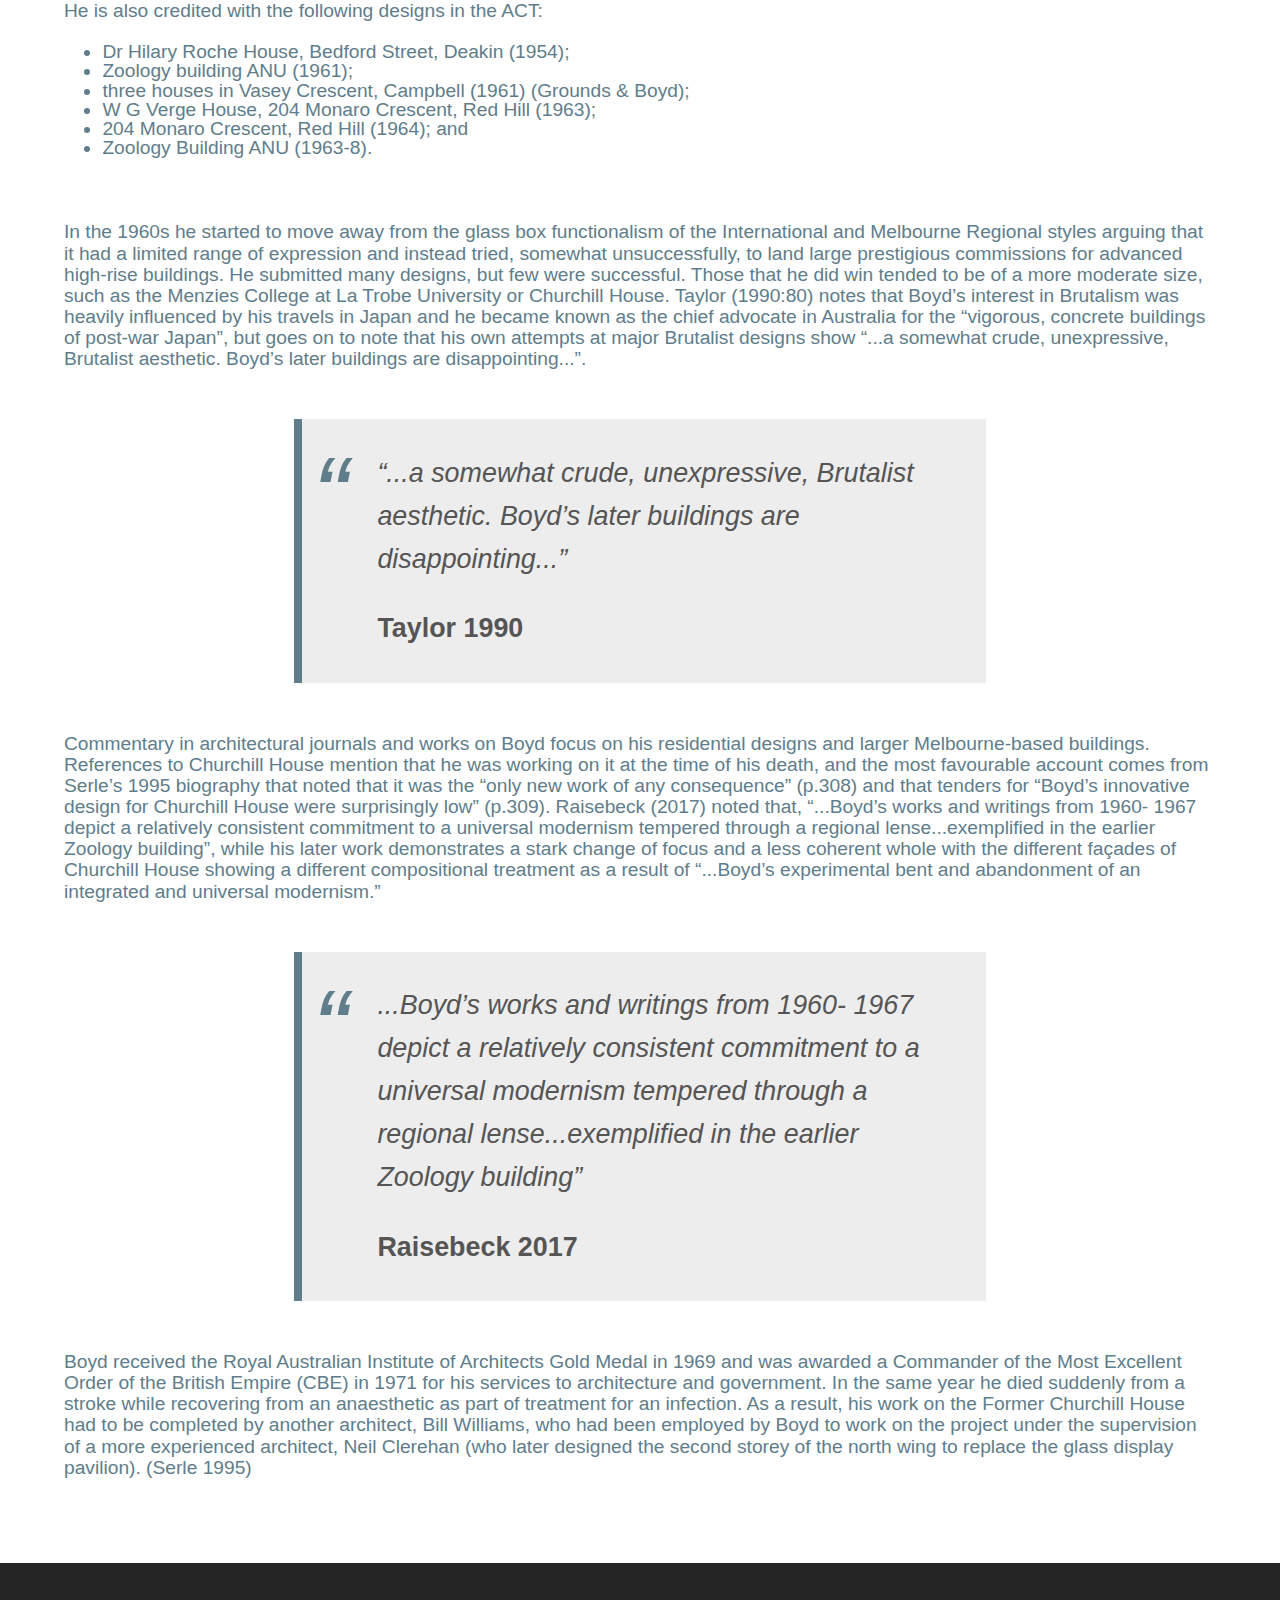
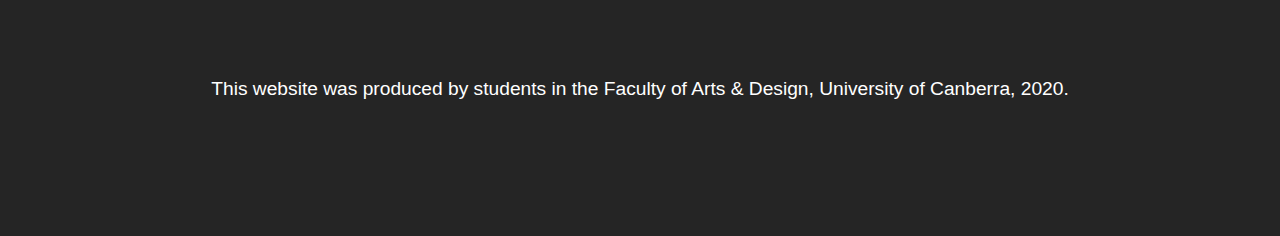
==== commit c8d034b0: "Refinements to second page" ====
--- a/robin-boyd.html
+++ b/robin-boyd.html
@@ -5,8 +5,8 @@
     <meta name="viewport" content="width=device-width, initial-scale=1.0">
     <title>Robin Boyd</title>
     <link href="https://fonts.googleapis.com/css2?family=Radley:ital@0;1&display=swap" rel="stylesheet">
-    <link rel="stylesheet" href="reset.css">
-    <link rel="stylesheet" href="style.css">
+    <link rel="stylesheet" href="assets/css/reset.css">
+    <link rel="stylesheet" href="assets/css/style.css">
 </head>
 <body>
     <header class="content-page">
@@ -64,7 +64,7 @@
         </div>
         <div class="section-container-image">
             <figure>
-<img class="intro-image" src="/assets/images/extra2-robin boyd portrait-copyright-Mark-Strizic.jpg" alt="">
+<img class="intro-image" src="assets/images/extra2-robin boyd portrait-copyright-Mark-Strizic.jpg" alt="">
             </figure>
         </div>
     </section>
@@ -89,60 +89,58 @@
             
             <div class="slider">
                 <div class="slider-segment">
-                    <img class="slider-image" src="/assets/images/churchill-house-48.jpg" alt="">
+                    <img class="slider-image" src="assets/images/churchill-house-48.jpg" alt="">
                 </div>
                 <div class="slider-segment">
-                    <img class="slider-image" src="/assets/images/churchill-house-43.jpg" alt="">
+                    <img class="slider-image" src="assets/images/churchill-house-43.jpg" alt="">
                 </div>
                 <div class="slider-segment">
-                    <img class="slider-image" src="/assets/images/churchill-house-27.jpg" alt="">
+                    <img class="slider-image" src="assets/images/churchill-house-27.jpg" alt="">
                 </div>
                 <div class="slider-segment">
-                    <img class="slider-image" src="/assets/images/churchill-house-2.jpg" alt="">
+                    <img class="slider-image" src="assets/images/churchill-house-2.jpg" alt="">
                 </div>
                 <div class="slider-segment">
-                    <img class="slider-image" src="/assets/images/churchill-house-2.jpg" alt="">
+                    <img class="slider-image" src="assets/images/churchill-house-2.jpg" alt="">
                 </div>
                 <div class="slider-segment">
-                    <img class="slider-image" src="/assets/images/churchill-house-2.jpg" alt="">
+                    <img class="slider-image" src="assets/images/churchill-house-2.jpg" alt="">
                 </div>
             </div>
 
-        </section>  
-        </main>
-    
+
+            <p>He is also credited with the following designs in the ACT:</p>
+
+
+            <ul>
+                <li>Dr Hilary Roche House, Bedford Street, Deakin (1954);</li>
+                <li>Zoology building ANU (1961);</li>
+                <li>three houses in Vasey Crescent, Campbell (1961) (Grounds & Boyd);</li>
+                <li>W G Verge House, 204 Monaro Crescent, Red Hill (1963);</li>
+                <li>204 Monaro Crescent, Red Hill (1964); and</li>
+                <li>Zoology Building ANU (1963-8).</li>
+            </ul>
+
+        </section> 
+
+
+<section class="secondary-content">
+    <p>In the 1960s he started to move away from the glass box functionalism of the International and Melbourne Regional styles arguing that it had a limited range of expression and instead tried, somewhat unsuccessfully, to land large prestigious commissions for advanced high-rise buildings. He submitted many designs, but few were successful. Those that he did win tended to be of a more moderate size, such as the Menzies College at La Trobe University or Churchill House. Taylor (1990:80) notes that Boyd’s interest in Brutalism was heavily influenced by his travels in Japan and he became known as the chief advocate in Australia for the “vigorous, concrete buildings of post-war Japan”, but goes on to note that his own attempts at major Brutalist designs show “...a somewhat crude, unexpressive, Brutalist aesthetic. Boyd’s later buildings are disappointing...”.</p>
+
+    <figure class="quote">
+        <blockquote>
+            “...a somewhat crude, unexpressive, Brutalist aesthetic. Boyd’s later buildings are disappointing...”
+        </blockquote>
+        <figcaption>
+            Taylor 1990
+        </figcaption>
+    </figure> 
 
 
 
 
 
-
-
-<p>He is also credited with the following designs in the ACT:</p>
-
-
-<ul>
-    <li>Dr Hilary Roche House, Bedford Street, Deakin (1954);</li>
-    <li>Zoology building ANU (1961);</li>
-    <li>three houses in Vasey Crescent, Campbell (1961) (Grounds & Boyd);</li>
-    <li>W G Verge House, 204 Monaro Crescent, Red Hill (1963);</li>
-    <li>204 Monaro Crescent, Red Hill (1964); and</li>
-    <li>Zoology Building ANU (1963-8).</li>
-</ul>
-
-
-<p>In the 1960s he started to move away from the glass box functionalism of the International and Melbourne Regional styles arguing that it had a limited range of expression and instead tried, somewhat unsuccessfully, to land large prestigious commissions for advanced high-rise buildings. He submitted many designs, but few were successful. Those that he did win tended to be of a more moderate size, such as the Menzies College at La Trobe University or Churchill House. Taylor (1990:80) notes that Boyd’s interest in Brutalism was heavily influenced by his travels in Japan and he became known as the chief advocate in Australia for the “vigorous, concrete buildings of post-war Japan”, but goes on to note that his own attempts at major Brutalist designs show “...a somewhat crude, unexpressive, Brutalist aesthetic. Boyd’s later buildings are disappointing...”.</p>
-
-<figure class="quote">
-    <blockquote>
-        “...a somewhat crude, unexpressive, Brutalist aesthetic. Boyd’s later buildings are disappointing...”
-    </blockquote>
-    <figcaption>
-        Taylor 1990
-    </figcaption>
-</figure> 
-
-<p>Commentary in architectural journals and works on Boyd focus on his residential designs and larger Melbourne-based buildings. References to Churchill House mention that he was working on it at the time of his death, and the most favourable account comes from Serle’s 1995 biography that noted that it was the “only new work of any consequence” (p.308) and that tenders for “Boyd’s innovative design for Churchill House were surprisingly low” (p.309). Raisebeck (2017) noted that, “...Boyd’s works and writings from 1960- 1967 depict a relatively consistent commitment to a universal modernism tempered through a regional lense...exemplified in the earlier Zoology building”, while his later work demonstrates a stark change of focus and a less coherent whole with the different façades of Churchill House showing a different compositional treatment as a result of “...Boyd’s experimental bent and abandonment of an integrated and universal modernism.”</p>
+    <p>Commentary in architectural journals and works on Boyd focus on his residential designs and larger Melbourne-based buildings. References to Churchill House mention that he was working on it at the time of his death, and the most favourable account comes from Serle’s 1995 biography that noted that it was the “only new work of any consequence” (p.308) and that tenders for “Boyd’s innovative design for Churchill House were surprisingly low” (p.309). Raisebeck (2017) noted that, “...Boyd’s works and writings from 1960- 1967 depict a relatively consistent commitment to a universal modernism tempered through a regional lense...exemplified in the earlier Zoology building”, while his later work demonstrates a stark change of focus and a less coherent whole with the different façades of Churchill House showing a different compositional treatment as a result of “...Boyd’s experimental bent and abandonment of an integrated and universal modernism.”</p>
 
 
 
@@ -157,6 +155,25 @@
 
 
 <p>Boyd received the Royal Australian Institute of Architects Gold Medal in 1969 and was awarded a Commander of the Most Excellent Order of the British Empire (CBE) in 1971 for his services to architecture and government. In the same year he died suddenly from a stroke while recovering from an anaesthetic as part of treatment for an infection. As a result, his work on the Former Churchill House had to be completed by another architect, Bill Williams, who had been employed by Boyd to work on the project under the supervision of a more experienced architect, Neil Clerehan (who later designed the second storey of the north wing to replace the glass display pavilion). (Serle 1995)</p>
+</section>
+
+
+
+        </main>
+    
+
+
+
+
+
+
+
+
+
+
+
+
+
 
 
 <footer class="footer">
--- a/assets/css/style.css
+++ b/assets/css/style.css
@@ -0,0 +1,691 @@
+/* minor reset in addition to the reset.css just in case - a lot of resources seem to recommend border-box sizing for consistency */
+
+* {
+    margin: 0;
+    padding: 0;
+    box-sizing: border-box;
+}
+
+/* setting the root so that i can use rem's for font-size etc. and hopefully make my site responsive - a blog post recommended this */
+
+:root {
+    font-size: 1.5vw;
+}
+
+
+
+   p {
+    font-size: 1.6rem;
+    line-height: 1.8rem;
+    margin-bottom: 1.4rem;
+    }
+
+    @media (min-width: 700px) {
+        p {
+           font-size: 1rem;
+           line-height: 1.1rem;
+           margin-bottom: 1.1rem;
+        }  
+       }
+  /* Menu code */
+  
+  /* menu */
+
+  .menu-box {
+      /* height: 100%; */
+      /* position: fixed; */
+
+
+  }
+
+  .menu-container {
+    position: fixed;
+    right: 0;
+    top 0;
+    z-index: 1;
+    
+}
+
+.menu-container .toggle-switch {
+    position: absolute;
+    right: 2rem;
+    top: -1.2rem;
+    z-index: 2;
+    cursor: pointer;
+    width: 60px;
+    height: 60px;
+    opacity: 0;
+
+}
+
+.menu-container .hamburger {
+    position: absolute;
+    top: -1.2rem;
+    right: 2rem;
+    z-index: 1;
+    width: 60px;
+    height: 60px;
+    padding: 5px;
+    background-color: rgba(13, 110, 139, 0.75);
+    display: flex;
+    align-items: center;
+    justify-content: center;
+
+}
+
+/* Hamburger line */
+
+.menu-container .hamburger > div {
+    position: relative;
+    width: 100%;
+    height: 3px;
+    background-color: #ffffff;
+    display: flex;
+    align-items: center;
+    justify-content: center;
+    transition: all 0.4s ease;
+}
+
+/* Top and bottom lines */
+
+.menu-container .hamburger > div:after,
+.menu-container .hamburger > div:before {
+content: "";
+position: absolute;
+z-index: 1;
+top: -14px;
+width: 100%;
+height: 3px;
+background: inherit;
+}
+
+/* moves line down */
+.menu-container .hamburger > div:after {
+    top: 14px;
+}
+
+/* toggler animate */
+
+.menu-container .toggle-switch:checked + .hamburger > div {
+    transform: rotate(135deg);
+    }
+
+    /* turn lines into x */
+
+.menu-container .toggle-switch:checked + .hamburger > div:before,
+.menu-container .toggle-switch:checked + .hamburger > div:after {
+    top: 0;
+    transform: rotate(90deg);
+}
+
+/* menu items */
+
+.menu-container .menu {
+    position: fixed;
+    top: 0;
+    right: 0;
+    width: 100%;
+    height: 100%;
+    visibility: hidden;
+    overflow: hidden;
+    display: flex;
+    align-items: center;
+    justify-content: center;
+}
+
+/* show menu */
+
+.menu-container .toggle-switch:checked ~ .menu {
+    visibility: visible;
+    }
+    
+    .menu-container .toggle-switch:checked ~ .menu > div {
+        transform: scale(1);
+        transition-duration: 0.75s;
+        }
+    
+        .menu-container .toggle-switch:checked ~ .menu > div > div {
+           opacity: 1;
+            }
+
+.menu-container .menu > div {
+                background: rgba(24, 39, 51, 0.85);
+                border-radius: 50%;
+                width: 200vw;
+                height: 200vw;
+                display: flex;
+                flex: none;
+                align-items: center;
+                justify-content: center;
+                transform: scale(0);
+                transform: all 0.4s ease;
+            }
+
+.menu-container .menu > div > div {
+                text-align: center;
+                max-width: 90vw;
+                max-height: 100vh;
+                opacity: 0;
+                transition: opacity 0.4s ease;
+            }
+
+            .menu-container .menu > div > div > ul > li {
+                list-style: none;
+                color: #fff;
+                font-size: 1.4rem;
+                padding: 1rem;
+            }
+
+        main:target ~ .menu-container .toggle-switch:checked {
+
+        }
+
+        
+.menu-container .menu > div > div > ul > li > a {
+    color: inherit;
+    text-decoration: none;
+    transition: color 0.4s ease;
+}
+
+  /* end menu code */
+
+h1 {
+    font-size: 3rem;
+}
+
+.heading-primary {
+    display: block;
+}
+
+.heading-sub {
+    display: block;
+    margin-bottom: 1rem;
+}
+
+h2 {
+    font-size: 2.5rem;
+    letter-spacing: 0.2rem;
+    margin-bottom: 1rem;
+}
+
+
+
+header {
+    min-height: 100vh;
+    width: 100%;
+}
+
+.content-page {
+    background: rgb(96, 125, 139);
+}
+
+body {
+    background-color: #ffffff;
+    color: rgb(96, 125, 139);
+    font-family: 'Roboto', sans-serif;
+    font-weight: 400;
+
+}
+
+.navbar {
+    color: rgba(232, 232, 232, 1);
+    min-height: 8rem;
+    font-size: 16px;
+    display: flex;
+    justify-content: space-between;
+    align-items: center;
+    height: 50%;
+    padding: 1rem;
+    border-bottom: 1px dotted rgba(232, 232, 232, 0.8);
+}
+
+/* Flex Nav items (3 items) */
+
+.logo-box a {
+   text-decoration: none;
+   color: rgba(232, 232, 232, 1);
+}
+
+/* This was the only way i could think of to exactly centre the social media links */
+.social-links {
+    position: absolute;
+    left: 50%;
+    transform: translatex(-50%);
+}
+    .social-links li {
+        list-style-type: none;
+        display: inline-block;
+
+    }
+        .social-link {
+            text-decoration: none;
+            cursor: pointer;
+            color: rgba(232, 232, 232, 1);
+        }
+
+.main-menu {
+   
+}
+
+.main-nav {
+
+
+}
+    .main-nav li {
+        list-style-type: none;
+        padding: 0.2rem 0;
+    }
+
+    .social-link:link,
+    .social-link:visited,
+    .main-link:link,
+    .main-link:visited {
+        text-decoration: none;
+        cursor: pointer;
+        display: inline-block;
+       color: rgba(232, 232, 232, 1);
+       transition: all .2s ease-in-out;
+    
+    }
+
+    .social-link:hover,
+    .main-link:hover {
+        background-color: rgba(96, 125, 139,0.9);
+        transform: scale(1.3);
+    }
+    
+    .social-link:visited,
+    .main-link:visited {
+        transform: scale(1.1);
+    }
+
+#hero {
+    min-height: 100vh;
+    width: 100%;
+    background-image: linear-gradient(rgba(0,0,0,0.6), rgba(0,0,0,0.6)), url(assets/images/churchill-house-37.jpg);
+    background-size: cover;
+    background-position: top;
+    background-repeat: no-repeat;
+}
+
+.heading-box {
+    color: #fff;
+    position: absolute;
+    top: 60%;
+    left: 50%;
+    transform: translate(-50%, -50%);
+    text-align: center;
+}
+
+
+
+
+
+    /* Second item */
+    .header__social-box {
+        flex: 2;
+        background-color: chocolate;
+        justify-content: center;
+        text-align: center;
+    }
+
+    .social-links {
+        display: flex;
+        flex-direction: row;
+        justify-content: center;
+        align-content: center;
+    }
+
+
+
+
+    .social-links li {
+        text-decoration: none;
+    }
+
+    .social-links a {
+        text-decoration: none;
+        list-style-type: none;
+    }
+
+    .social-links a:active, .social-links a:hover {
+        border-bottom: 1px dotted #000000;
+        color: #fff;
+    }
+
+.menu-section {
+    flex: 1;
+} */
+
+    /* main menu in nav */
+
+    /* menu */
+
+
+   
+
+
+
+    /* End of Hero Section above - Start of Main section below */
+
+    .main-container {
+        width: 100vw;
+    }
+
+    .top-section {
+        /* background-color: fuchsia; */
+        min-height: 80vh;
+        max-width: 100vw;
+        display: grid;
+        align-items: center;
+        grid-template-columns: repeat(auto-fit, minmax(300px, 1fr));
+        padding: 2rem 2rem;
+        
+    }
+
+  
+    
+
+    .section-container-text {
+        height: 100%;
+        max-width: 100vw;
+        /* background-color: lightseagreen; */
+        padding: 0 2.5%;
+        max-width: 100vw;
+        padding-top: 1rem;
+        padding-bottom: 1rem;
+        padding-right: 1rem;
+    }
+
+    .alternate {
+        color: #fff;
+    }
+
+    .section-container-image {
+        height: 100%;
+        display: flex;
+        align-items: center;
+        /* background-color: hotpink; */
+        padding: 0 2.5%;
+        max-width: 100vw;
+        padding-top: 1rem;
+        padding-bottom: 1rem;
+        max-width: 100vw;
+    }
+
+ 
+
+@media (max-width: 699px) {
+    .intro-image {
+        max-width: 95vw;
+    }
+}
+
+    .intro-image {
+        max-height: 80vh;
+        max-width: 45vw;
+        display: block;
+        margin: auto;
+        object-fit: cover;
+        /* max-width: 95vw; */
+        
+    }
+
+      /* Media Query for section height on Tablet - auto-fit seems to work well but the rows are way too tall on tablet compared to their width) */
+
+      @media (min-width: 700px) and (max-width: 1200px) {
+        .top-section {
+            min-height: 70vh;
+        }
+
+        .intro-image {
+            max-width: 45vw;
+        }
+    }
+
+
+    /* section with image slideshow on secondary page/s */
+
+    .slide-section {
+        min-height: 100vh;
+        padding: 5%;
+   
+    }
+
+  ul {
+        list-style-type: disc;
+        padding-left: 2rem;
+    }
+
+
+
+
+    
+
+    .slider {
+        display: flex;
+      
+        flex-direction: row;
+        margin-top: 50px;
+    }
+
+    .slider-segment {
+        border: 1px blanchedalmond solid;
+        margin: 0 2px;
+        position: relative;
+        display: block;
+        flex: 1 1 0px;
+        transition: transform 500ms;
+    }
+
+
+/* 
+    .slider:focus-within .slider-segment,
+    .slider:hover .slider-segment {
+      transform: translateX(-25%);
+    }
+     */
+  
+
+    .slider-segment:focus ~ .slider-segment,
+    .slider-segment:hover ~ .slider-segment {
+        transform: translateX(25%);
+
+    }
+
+    .slider-segment:focus,
+    .slider-segment:hover {
+        transform: scale(1.5);
+        z-index: 1;
+    }
+   
+   
+
+    .slider-image {
+        display: block;
+        max-width: 100%;
+    }
+
+ 
+
+/* Section that contains rows of content */
+
+.read-more-section {
+    padding: 2rem 2rem;
+    /* background-image: linear-gradient(to right bottom, #fff, #000000); */
+}
+
+
+.row {
+    padding-top: 20px;
+}
+
+
+
+
+.row-content {
+    background-image: linear-gradient(90deg,
+    rgba(96, 125, 139,0.9) 0%,
+    rgba(96, 125, 139,0.9) 50%,
+                                    transparent 50%),
+                                    url(assets/images/churchill-house-19.jpg);
+
+
+
+    background-size: 100%;
+    border-radius: 3px;
+    box-shadow: 0 1.5rem 4rem rgba(0, 0, 0, .2);
+
+
+    height: 25rem;
+    /* display: grid; */
+    display: flex;
+
+    align-items: center;
+}
+
+#row-2, #row-4 {
+    flex-direction: row-reverse;
+
+
+
+ 
+}
+
+#row-1 {
+    background-image: linear-gradient(90deg,
+    rgba(96, 125, 139,0.9) 0%,
+    rgba(96, 125, 139,0.9) 50%,
+                                    transparent 50%),
+                                    url(assets/images/churchill-house-19.jpg);
+}
+
+
+#row-2 {
+    background-image: linear-gradient(270deg,
+    rgba(96, 125, 139,0.9) 0%,
+    rgba(96, 125, 139,0.9) 50%,
+    transparent 50%),
+ url(assets/images/churchill-house-24.jpg);
+}
+
+
+#row-3 {
+
+        background-image: linear-gradient(90deg,
+        rgba(96, 125, 139,0.9) 0%,
+        rgba(96, 125, 139,0.9) 50%,
+                                        transparent 50%),
+                                        url(assets/images/churchill-house-15.jpg);
+    
+}
+
+
+#row-4 {
+    background-image: linear-gradient(270deg,
+    rgba(96, 125, 139,0.9) 0%,
+    rgba(96, 125, 139,0.9) 50%,
+    transparent 50%),
+ url(assets/images/churchill-house-14.jpg);
+}
+
+
+
+
+.row-text {
+    width: 50%;
+    padding: 4rem;
+    text-align: center;
+    color: #fff;
+}
+
+.row-text h2 {
+ font-size: 2rem;
+}
+
+/* links */
+
+a, a:visited, a:hover, a:active {
+    text-decoration: none;
+    color: inherit;
+}
+
+/* button */
+
+.button:link,
+.button:visited {
+    margin-top: 1rem;
+    font-size: 0.8rem;
+    text-transform: uppercase;
+    background-color: #fff;
+    color: rgb(96, 125, 139);
+    padding: 1rem 1.7rem;
+    display: inline-block;
+    border-radius: 2.5rem;
+    transition: all .3s;
+}
+
+.button:hover {
+    transform: translateY(-3px);
+    box-shadow: 0 10px 20px rgba(0,0,0,.2);
+}
+
+.button:active {
+    transform: translateY(-1px);
+    box-shadow: 0 5px 10px rgba(0,0,0,.2);
+}
+
+.secondary-content {
+    padding: 5%;
+    padding-top: 0;
+}
+
+
+.quote {
+        font-size: 1.4em;
+        width:60%;
+        margin:50px auto;
+        font-style:italic;
+        color: #555555;
+        padding:1.2em 30px 1.2em 75px;
+        border-left:8px solid rgb(96, 125, 139);
+        line-height:1.6;
+        position: relative;
+        background:rgb(237, 237, 237);
+      }
+
+
+      .quote::before {
+      
+         
+            content: "\201C";
+            color:rgb(96, 125, 139);
+            font-size:4em;
+            position: absolute;
+            left: 10px;
+            top:-10px;
+          }
+
+
+         .quote figcaption{
+            display:block;
+            columns: #000000;
+            font-style: normal;
+            font-weight: bold;
+            margin-top:1em;
+          }
+      
+
+
+/* Footer */
+
+.footer {
+    background-color: rgb(37, 37, 37);
+    color: #fff;
+    text-align: center;
+    padding: 6rem 0;
+    position: sticky;
+    font-size: 1rem;
+}
+
+
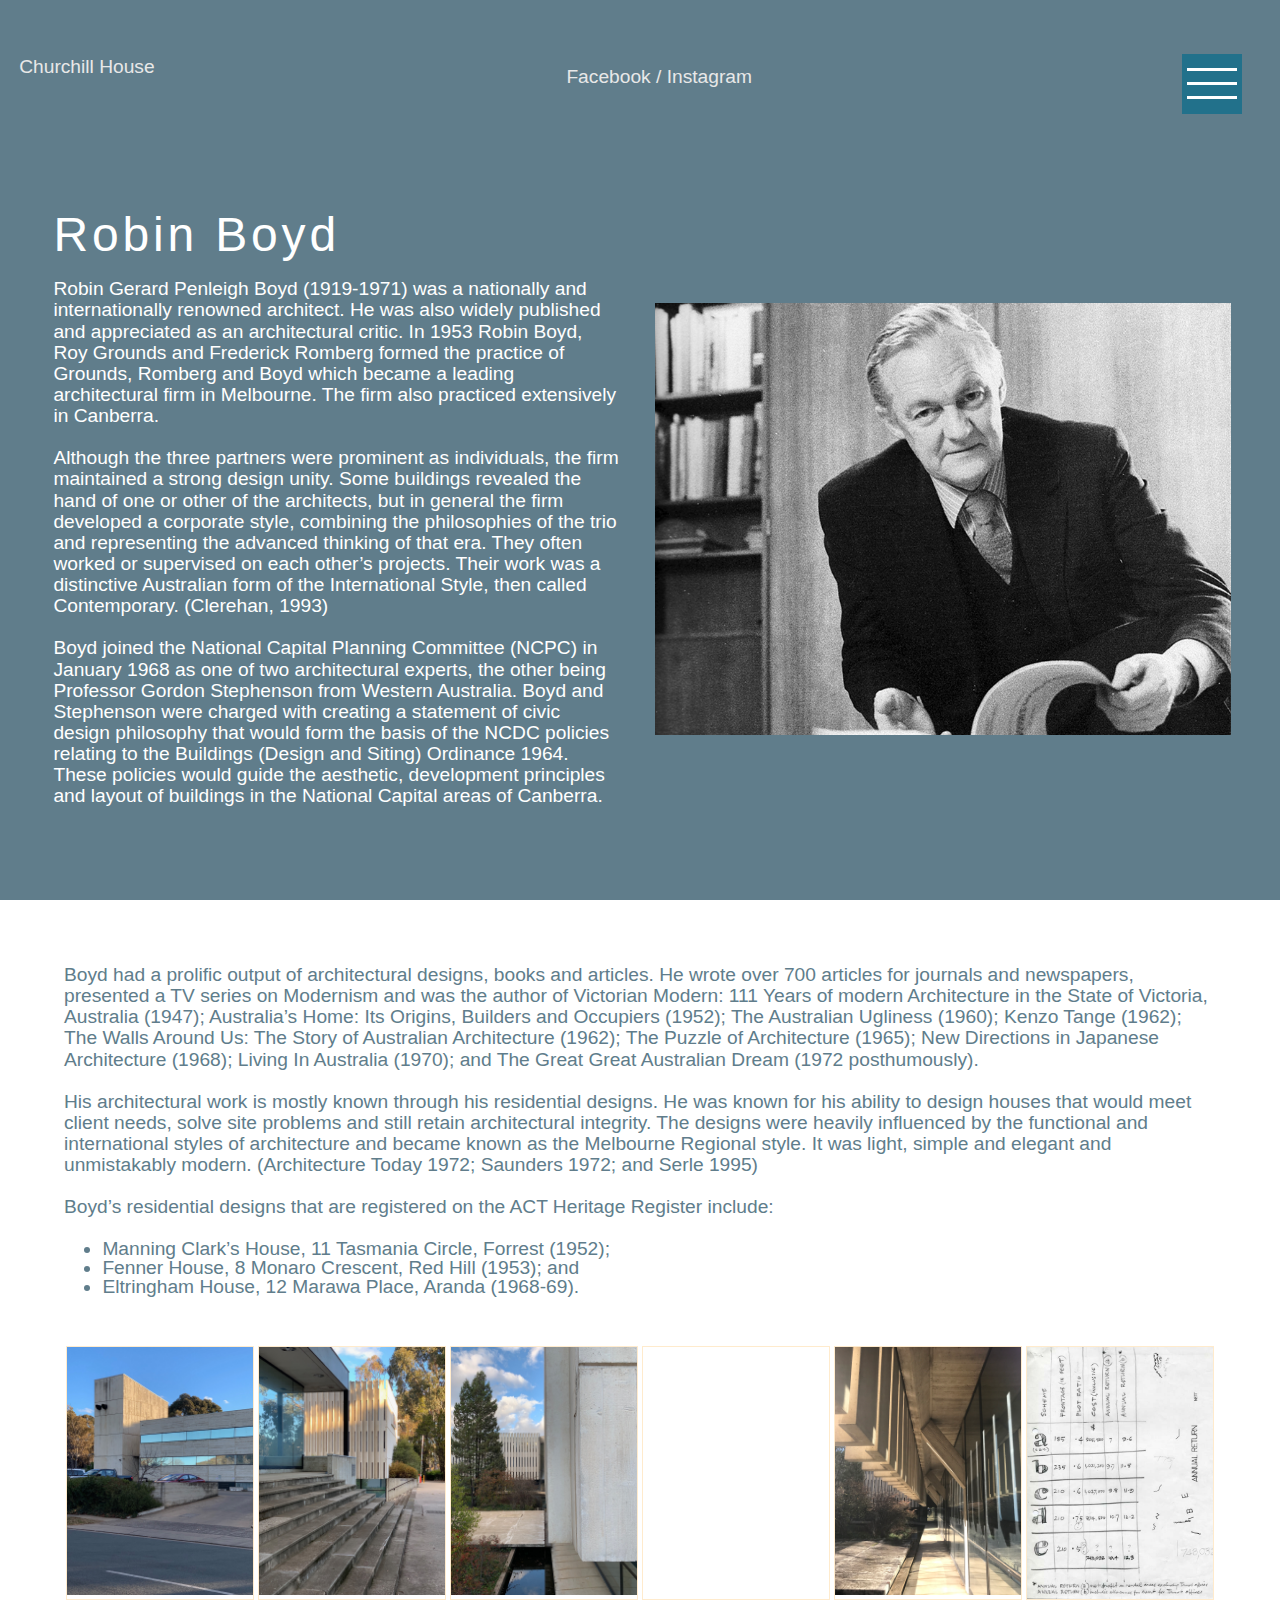
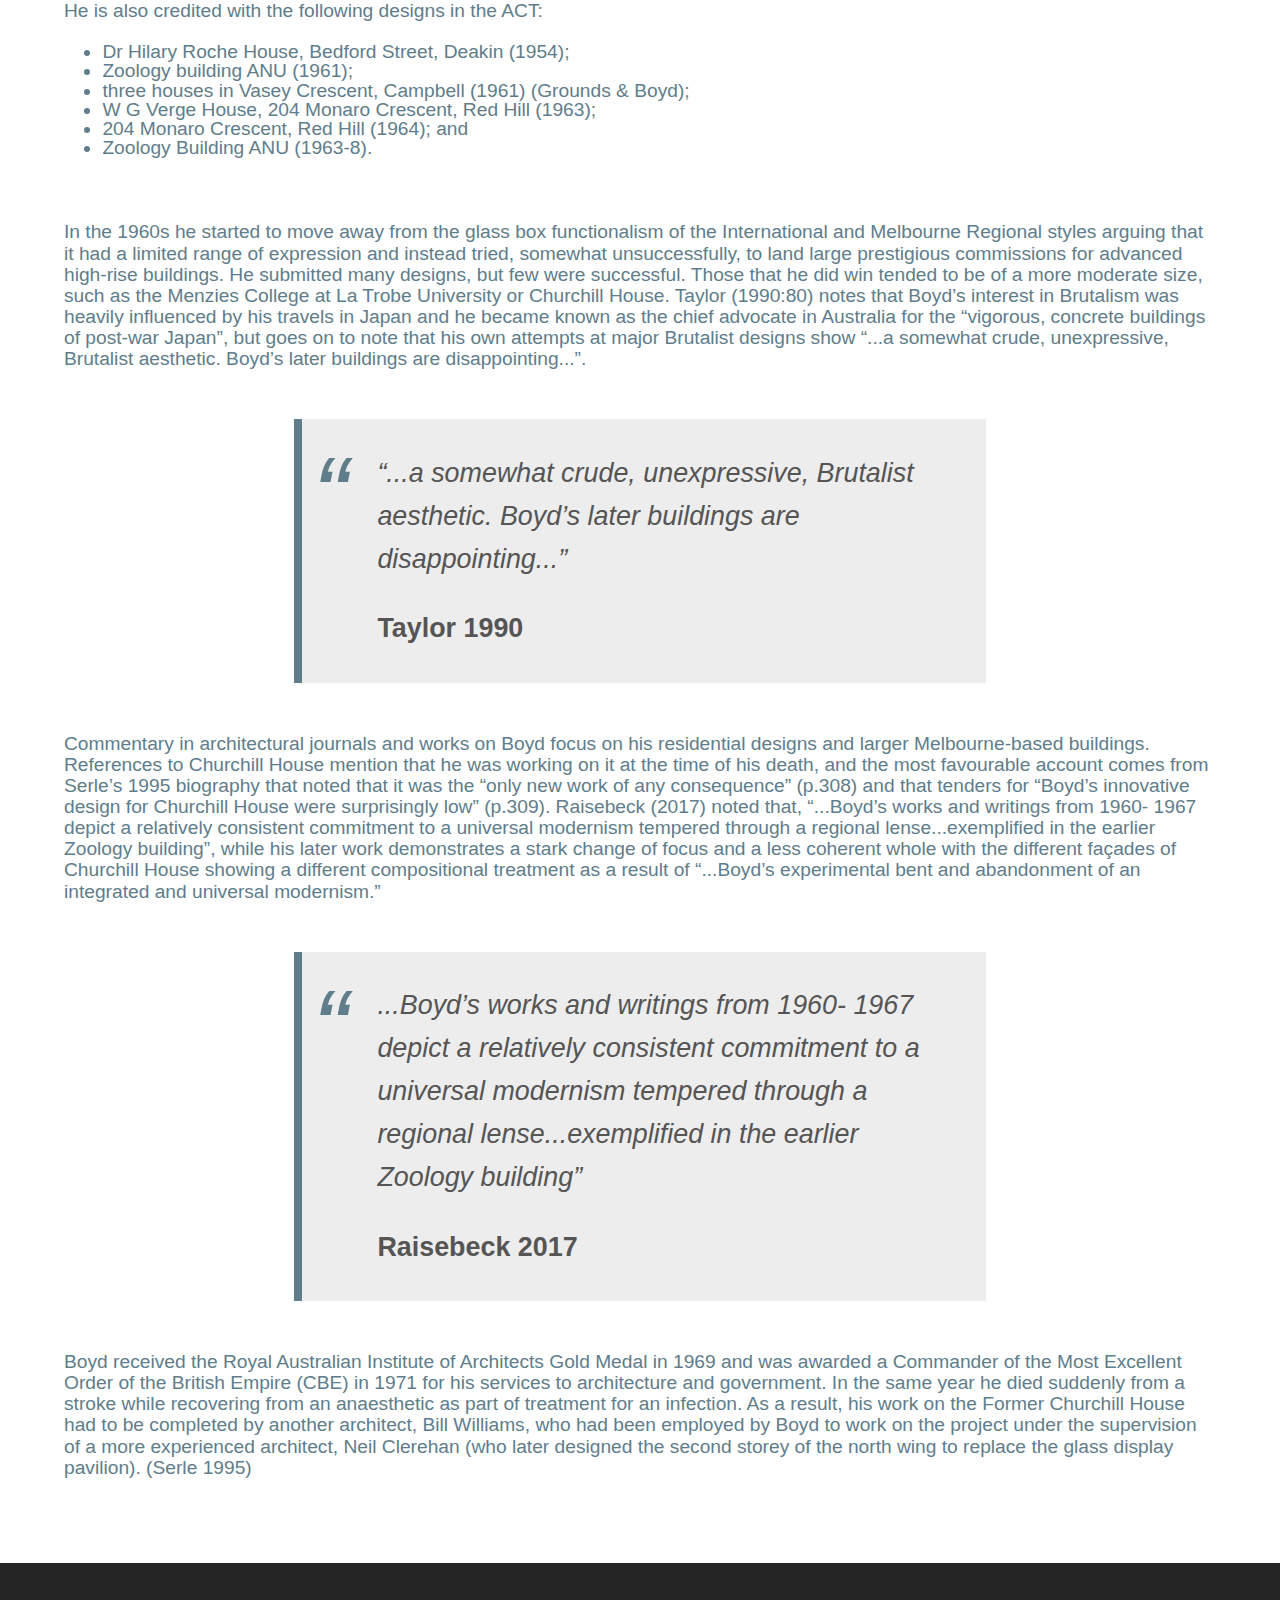
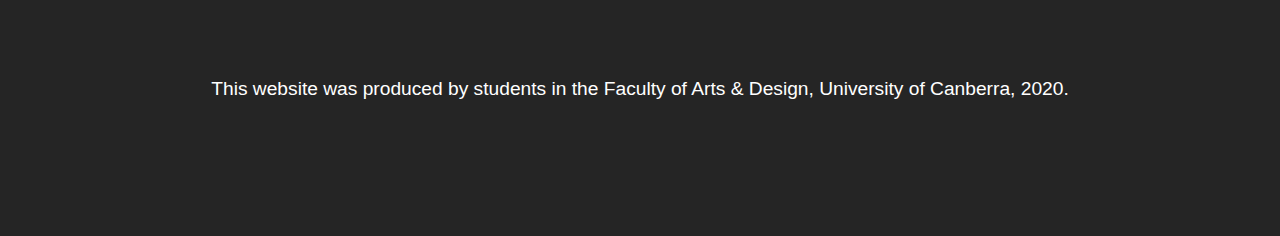
==== commit fc04b53e: "Final refinements" ====
--- a/robin-boyd.html
+++ b/robin-boyd.html
@@ -34,9 +34,9 @@
                                 <ul>
                                     
                                     <li><a class="main-link" href="robin-boyd.html">Robin Boyd</a></li>
-                                    <li><a class="main-link" href="history.html">History</a></li>
-                                    <li><a class="main-link" href="description.html">Description</a></li>
-                                    <li><a class="main-link" href="significance.html">Significance</a></li>
+                                    <li><a class="main-link" href="#">History</a></li>
+                                    <li><a class="main-link" href="#">Description</a></li>
+                                    <li><a class="main-link" href="#">Significance</a></li>
                                 </ul>
                             </div>
                         </div>
@@ -98,10 +98,10 @@
                     <img class="slider-image" src="assets/images/churchill-house-27.jpg" alt="">
                 </div>
                 <div class="slider-segment">
-                    <img class="slider-image" src="assets/images/churchill-house-2.jpg" alt="">
+                    <img class="slider-image" src="assets/images/churchill-house-40.jpg" alt="">
                 </div>
                 <div class="slider-segment">
-                    <img class="slider-image" src="assets/images/churchill-house-2.jpg" alt="">
+                    <img class="slider-image" src="assets/images/churchill-house-21.jpg" alt="">
                 </div>
                 <div class="slider-segment">
                     <img class="slider-image" src="assets/images/churchill-house-2.jpg" alt="">
--- a/assets/css/style.css
+++ b/assets/css/style.css
@@ -12,6 +12,11 @@
     font-size: 1.5vw;
 }
 
+ul {
+    list-style-type: disc;
+    padding-left: 2rem;
+   
+}
 
 
    p {
@@ -25,18 +30,16 @@
            font-size: 1rem;
            line-height: 1.1rem;
            margin-bottom: 1.1rem;
-        }  
+        } 
+
+        ul {
+            font-size: 1rem;
+        }
        }
   /* Menu code */
-  
-  /* menu */
-
-  .menu-box {
-      /* height: 100%; */
-      /* position: fixed; */
-
-
-  }
+
+
+
 
   .menu-container {
     position: fixed;
@@ -236,14 +239,19 @@
     align-items: center;
     height: 50%;
     padding: 1rem;
-    border-bottom: 1px dotted rgba(232, 232, 232, 0.8);
+
 }
 
 /* Flex Nav items (3 items) */
+
+.logo-box {
+    font-size: 1rem;
+}
 
 .logo-box a {
    text-decoration: none;
    color: rgba(232, 232, 232, 1);
+   
 }
 
 /* This was the only way i could think of to exactly centre the social media links */
@@ -251,6 +259,7 @@
     position: absolute;
     left: 50%;
     transform: translatex(-50%);
+    font-size: 1rem;
 }
     .social-links li {
         list-style-type: none;
@@ -261,10 +270,11 @@
             text-decoration: none;
             cursor: pointer;
             color: rgba(232, 232, 232, 1);
+            font-size: 1rem;
         }
 
 .main-menu {
-   
+   font-size: 1rem;
 }
 
 .main-nav {
@@ -302,7 +312,7 @@
 #hero {
     min-height: 100vh;
     width: 100%;
-    background-image: linear-gradient(rgba(0,0,0,0.6), rgba(0,0,0,0.6)), url(assets/images/churchill-house-37.jpg);
+    background-image: linear-gradient(rgba(0,0,0,0.6), rgba(0,0,0,0.6)), url(/assets/images/extra1-churchill-house-by-robin\ boyd-photo-copyright-darren-bradley.jpg);
     background-size: cover;
     background-position: top;
     background-repeat: no-repeat;
@@ -452,10 +462,7 @@
    
     }
 
-  ul {
-        list-style-type: disc;
-        padding-left: 2rem;
-    }
+ 
 
 
 
@@ -524,11 +531,11 @@
 
 
 .row-content {
-    background-image: linear-gradient(90deg,
+    /* background-image: linear-gradient(90deg,
     rgba(96, 125, 139,0.9) 0%,
     rgba(96, 125, 139,0.9) 50%,
                                     transparent 50%),
-                                    url(assets/images/churchill-house-19.jpg);
+                                    url(/assets/images/churchill-house-10.jpg); */
 
 
 
@@ -557,7 +564,7 @@
     rgba(96, 125, 139,0.9) 0%,
     rgba(96, 125, 139,0.9) 50%,
                                     transparent 50%),
-                                    url(assets/images/churchill-house-19.jpg);
+                                    url(/assets/images/churchill-house-25.jpg);
 }
 
 
@@ -566,7 +573,7 @@
     rgba(96, 125, 139,0.9) 0%,
     rgba(96, 125, 139,0.9) 50%,
     transparent 50%),
- url(assets/images/churchill-house-24.jpg);
+ url(/assets/images/churchill-house-47.jpg);
 }
 
 
@@ -576,7 +583,7 @@
         rgba(96, 125, 139,0.9) 0%,
         rgba(96, 125, 139,0.9) 50%,
                                         transparent 50%),
-                                        url(assets/images/churchill-house-15.jpg);
+                                        url(/assets/images/churchill-house-34.jpg);
     
 }
 
@@ -586,7 +593,7 @@
     rgba(96, 125, 139,0.9) 0%,
     rgba(96, 125, 139,0.9) 50%,
     transparent 50%),
- url(assets/images/churchill-house-14.jpg);
+ url(/assets/images/churchill-house-46.jpg);
 }
 
 
